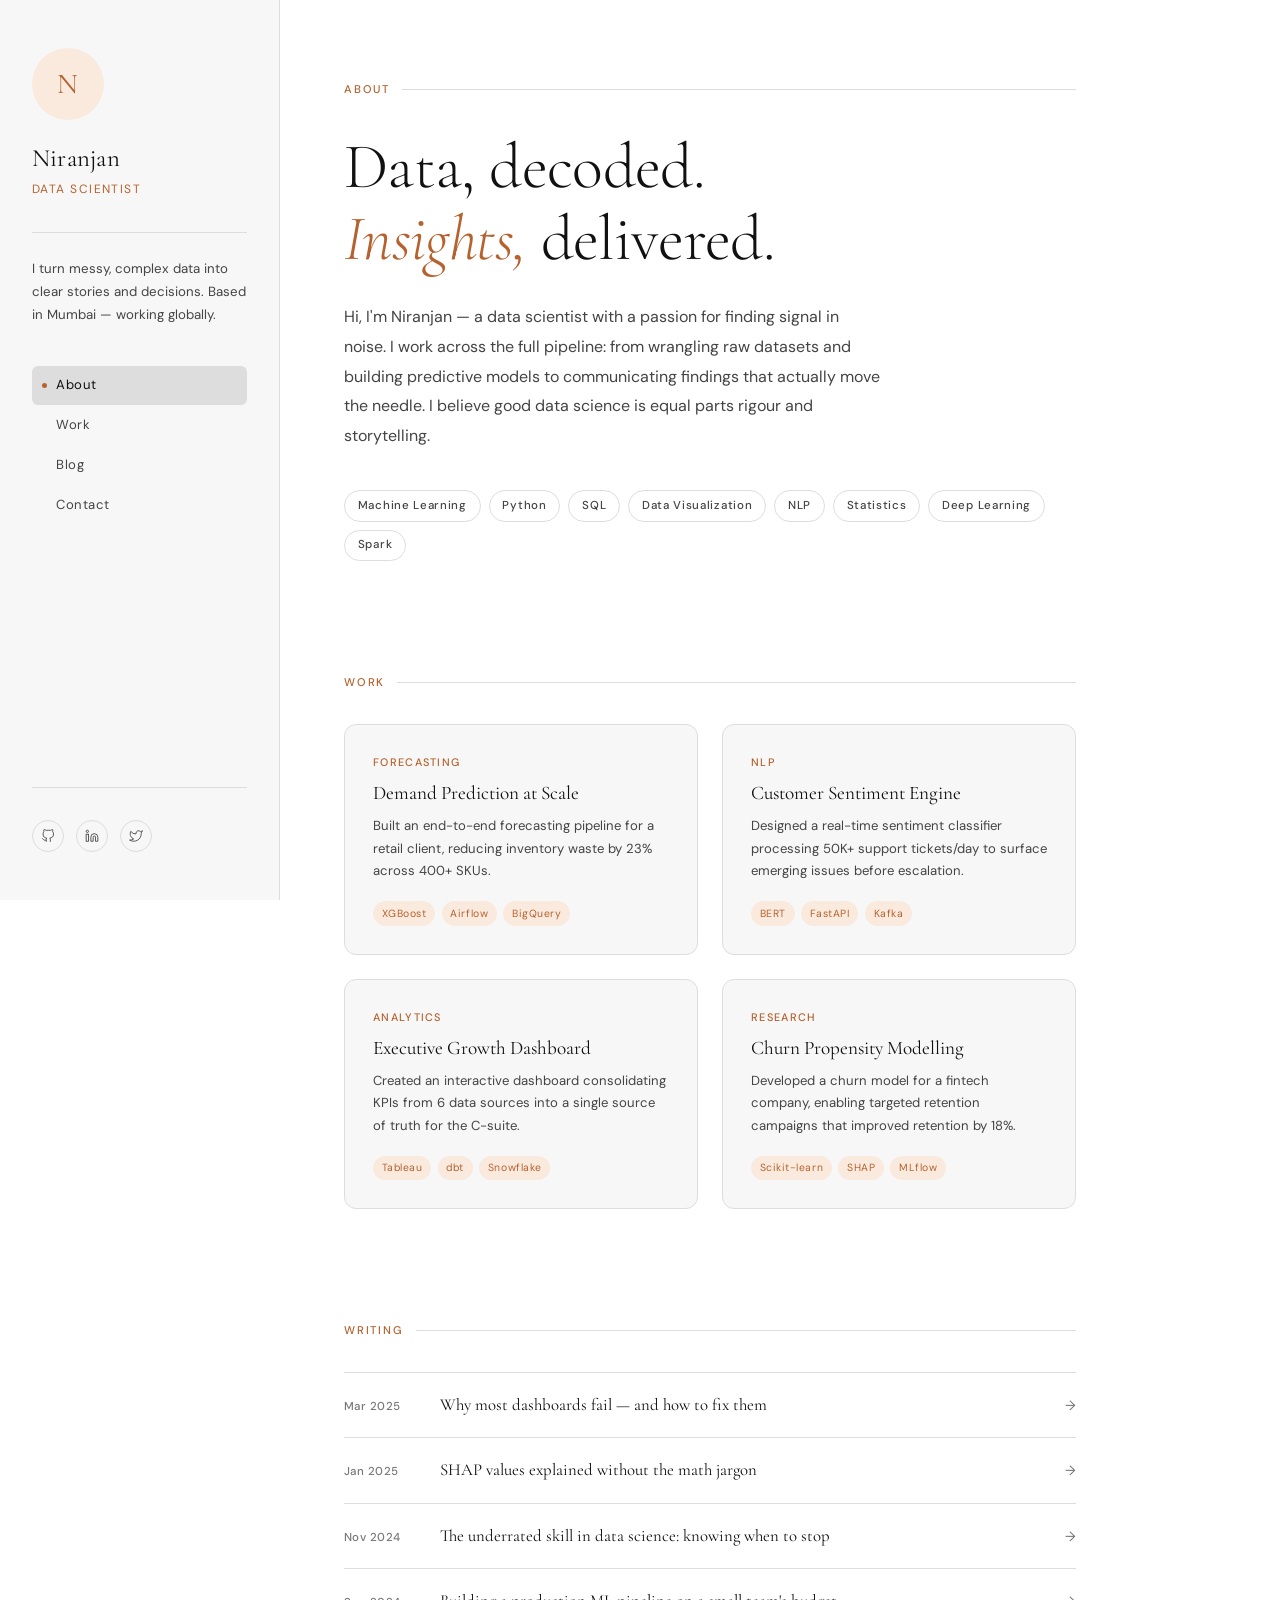
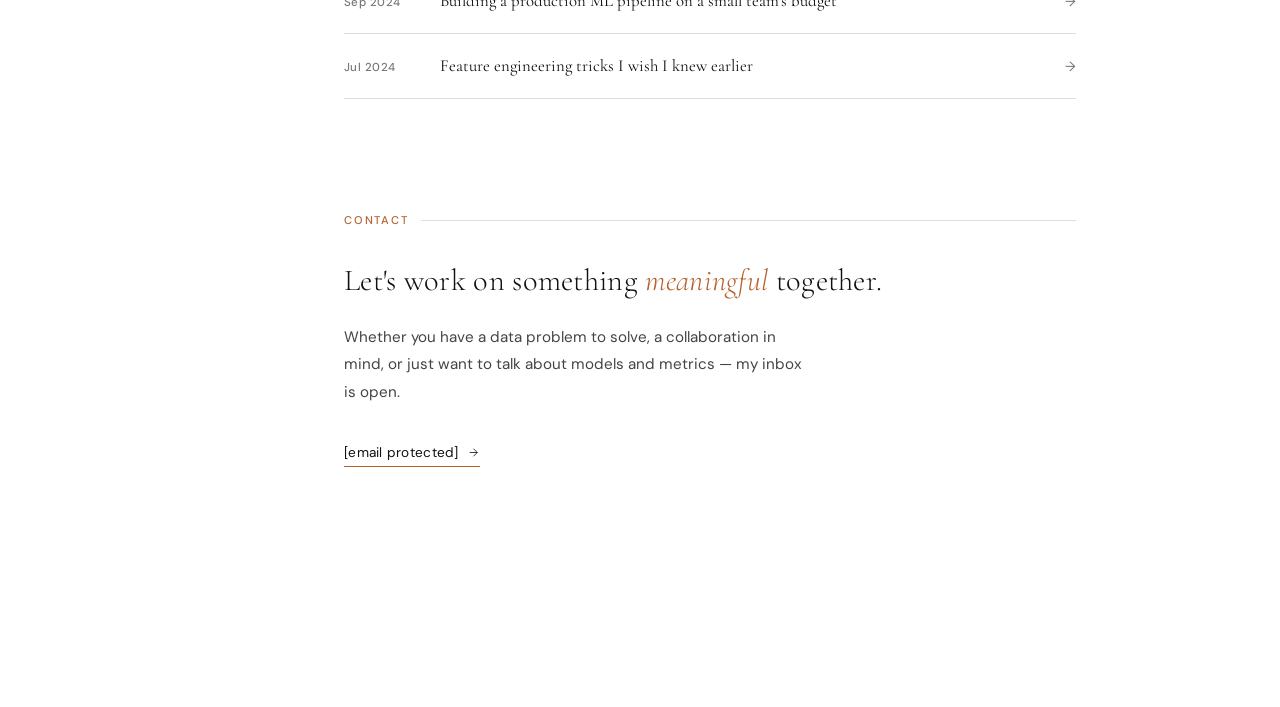
==== index.html @ c3812422 "Add files via upload" ====
<!DOCTYPE html>
<html lang="en">
<head>
<meta charset="UTF-8" />
<meta name="viewport" content="width=device-width, initial-scale=1.0" />
<title>Niranjan — Data Scientist</title>
<link rel="preconnect" href="https://fonts.googleapis.com" />
<link rel="preconnect" href="https://fonts.gstatic.com" crossorigin />
<link href="https://fonts.googleapis.com/css2?family=Cormorant+Garamond:ital,wght@0,300;0,400;0,500;1,300;1,400&family=DM+Sans:wght@300;400;500&display=swap" rel="stylesheet" />
<style>
  *, *::before, *::after { box-sizing: border-box; margin: 0; padding: 0; }

  :root {
    --cream: #ffffff;
    --warm-white: #f7f7f7;
    --ink: #111111;
    --ink-muted: #444444;
    --ink-faint: #777777;
    --accent: #b5622e;
    --accent-light: #faeade;
    --border: #dddddd;
    --serif: 'Cormorant Garamond', Georgia, serif;
    --sans: 'DM Sans', system-ui, sans-serif;
    --sidebar-w: 280px;
  }

  html { scroll-behavior: smooth; }

  body {
    background: var(--cream);
    color: var(--ink);
    font-family: var(--sans);
    font-weight: 400;
    line-height: 1.7;
    min-height: 100vh;
    display: flex;
  }

  /* ── Sidebar ── */
  .sidebar {
    position: fixed;
    top: 0; left: 0;
    width: var(--sidebar-w);
    height: 100vh;
    background: var(--warm-white);
    border-right: 1px solid var(--border);
    display: flex;
    flex-direction: column;
    padding: 3rem 2rem;
    z-index: 10;
    overflow-y: auto;
  }

  .sidebar-avatar {
    width: 72px; height: 72px;
    border-radius: 50%;
    background: var(--accent-light);
    display: flex; align-items: center; justify-content: center;
    font-family: var(--serif);
    font-size: 1.8rem;
    font-weight: 400;
    color: var(--accent);
    margin-bottom: 1.5rem;
    letter-spacing: 0.02em;
    flex-shrink: 0;
  }

  .sidebar-name {
    font-family: var(--serif);
    font-size: 1.55rem;
    font-weight: 400;
    line-height: 1.2;
    color: var(--ink);
    margin-bottom: 0.35rem;
    letter-spacing: 0.01em;
  }

  .sidebar-title {
    font-size: 0.75rem;
    font-weight: 400;
    color: var(--accent);
    text-transform: uppercase;
    letter-spacing: 0.12em;
    margin-bottom: 2rem;
  }

  .sidebar-bio {
    font-size: 0.83rem;
    color: var(--ink-muted);
    line-height: 1.75;
    margin-bottom: 2.5rem;
    border-top: 1px solid var(--border);
    padding-top: 1.5rem;
    font-weight: 400;
  }

  .sidebar-nav {
    list-style: none;
    display: flex;
    flex-direction: column;
    gap: 0.1rem;
    margin-bottom: auto;
  }

  .sidebar-nav a {
    display: flex;
    align-items: center;
    gap: 0.6rem;
    font-size: 0.82rem;
    font-weight: 400;
    color: var(--ink-muted);
    text-decoration: none;
    padding: 0.5rem 0.6rem;
    border-radius: 6px;
    transition: color 0.2s, background 0.2s;
    letter-spacing: 0.04em;
  }

  .sidebar-nav a:hover, .sidebar-nav a.active {
    color: var(--ink);
    background: var(--border);
  }

  .sidebar-nav a .nav-dot {
    width: 5px; height: 5px;
    border-radius: 50%;
    background: var(--accent);
    opacity: 0;
    transition: opacity 0.2s;
    flex-shrink: 0;
  }

  .sidebar-nav a:hover .nav-dot,
  .sidebar-nav a.active .nav-dot { opacity: 1; }

  .sidebar-social {
    display: flex;
    gap: 0.75rem;
    padding-top: 2rem;
    border-top: 1px solid var(--border);
    margin-top: 2rem;
  }

  .sidebar-social a {
    width: 32px; height: 32px;
    border-radius: 50%;
    border: 1px solid var(--border);
    display: flex; align-items: center; justify-content: center;
    color: var(--ink-muted);
    text-decoration: none;
    font-size: 0.75rem;
    transition: border-color 0.2s, color 0.2s;
  }

  .sidebar-social a:hover { border-color: var(--accent); color: var(--accent); }

  /* ── Main content ── */
  .main {
    margin-left: var(--sidebar-w);
    flex: 1;
    max-width: 860px;
    padding: 5rem 4rem 8rem;
  }

  /* ── Section ── */
  section {
    margin-bottom: 7rem;
    opacity: 0;
    transform: translateY(18px);
    animation: fadeUp 0.65s ease forwards;
  }

  section:nth-child(1) { animation-delay: 0.1s; }
  section:nth-child(2) { animation-delay: 0.22s; }
  section:nth-child(3) { animation-delay: 0.34s; }
  section:nth-child(4) { animation-delay: 0.46s; }

  @keyframes fadeUp {
    to { opacity: 1; transform: translateY(0); }
  }

  .section-label {
    font-size: 0.7rem;
    font-weight: 500;
    letter-spacing: 0.16em;
    text-transform: uppercase;
    color: var(--accent);
    margin-bottom: 2rem;
    display: flex;
    align-items: center;
    gap: 0.75rem;
  }

  .section-label::after {
    content: '';
    flex: 1;
    height: 1px;
    background: var(--border);
  }

  /* ── Hero / About ── */
  .hero-heading {
    font-family: var(--serif);
    font-size: clamp(2.8rem, 5vw, 4.2rem);
    font-weight: 300;
    line-height: 1.12;
    color: var(--ink);
    margin-bottom: 1.75rem;
    letter-spacing: -0.01em;
  }

  .hero-heading em {
    font-style: italic;
    color: var(--accent);
  }

  .hero-body {
    font-size: 1rem;
    color: var(--ink-muted);
    line-height: 1.85;
    max-width: 540px;
    margin-bottom: 2.5rem;
    font-weight: 400;
  }

  .hero-tags {
    display: flex;
    flex-wrap: wrap;
    gap: 0.5rem;
  }

  .tag {
    font-size: 0.72rem;
    font-weight: 500;
    letter-spacing: 0.06em;
    padding: 0.3rem 0.8rem;
    border: 1px solid var(--border);
    border-radius: 999px;
    color: var(--ink-muted);
    background: transparent;
    transition: border-color 0.2s, color 0.2s;
  }

  .tag:hover { border-color: var(--accent); color: var(--accent); }

  /* ── Work ── */
  .work-grid {
    display: grid;
    grid-template-columns: 1fr 1fr;
    gap: 1.5rem;
  }

  .work-card {
    background: var(--warm-white);
    border: 1px solid var(--border);
    border-radius: 12px;
    padding: 1.75rem;
    cursor: pointer;
    transition: border-color 0.25s, transform 0.25s;
    text-decoration: none;
    color: inherit;
    display: block;
    position: relative;
    overflow: hidden;
  }

  .work-card::before {
    content: '';
    position: absolute;
    top: 0; left: 0; right: 0;
    height: 2px;
    background: var(--accent);
    transform: scaleX(0);
    transform-origin: left;
    transition: transform 0.3s ease;
  }

  .work-card:hover { border-color: var(--accent-light); transform: translateY(-3px); }
  .work-card:hover::before { transform: scaleX(1); }

  .work-card-eyebrow {
    font-size: 0.68rem;
    font-weight: 500;
    letter-spacing: 0.12em;
    text-transform: uppercase;
    color: var(--accent);
    margin-bottom: 0.6rem;
  }

  .work-card-title {
    font-family: var(--serif);
    font-size: 1.2rem;
    font-weight: 400;
    line-height: 1.3;
    color: var(--ink);
    margin-bottom: 0.6rem;
  }

  .work-card-desc {
    font-size: 0.82rem;
    color: var(--ink-muted);
    line-height: 1.7;
    margin-bottom: 1.2rem;
    font-weight: 400;
  }

  .work-card-tags {
    display: flex;
    flex-wrap: wrap;
    gap: 0.4rem;
  }

  .work-card-tag {
    font-size: 0.65rem;
    letter-spacing: 0.05em;
    padding: 0.2rem 0.55rem;
    background: var(--accent-light);
    color: var(--accent);
    border-radius: 999px;
    font-weight: 400;
  }

  /* ── Blog ── */
  .blog-list {
    display: flex;
    flex-direction: column;
    gap: 0;
  }

  .blog-item {
    display: flex;
    align-items: baseline;
    gap: 1.5rem;
    padding: 1.25rem 0;
    border-bottom: 1px solid var(--border);
    text-decoration: none;
    color: inherit;
    transition: padding-left 0.2s;
    cursor: pointer;
  }

  .blog-item:first-child { border-top: 1px solid var(--border); }
  .blog-item:hover { padding-left: 0.5rem; }

  .blog-date {
    font-size: 0.72rem;
    color: var(--ink-faint);
    font-weight: 500;
    letter-spacing: 0.04em;
    white-space: nowrap;
    min-width: 72px;
  }

  .blog-title {
    font-family: var(--serif);
    font-size: 1.05rem;
    font-weight: 400;
    color: var(--ink);
    line-height: 1.4;
    flex: 1;
  }

  .blog-arrow {
    color: var(--ink-faint);
    font-size: 0.85rem;
    transition: color 0.2s, transform 0.2s;
  }

  .blog-item:hover .blog-arrow { color: var(--accent); transform: translateX(3px); }

  /* ── Contact ── */
  .contact-intro {
    font-family: var(--serif);
    font-size: 1.9rem;
    font-weight: 300;
    line-height: 1.25;
    color: var(--ink);
    margin-bottom: 1.5rem;
    letter-spacing: 0.01em;
  }

  .contact-intro em { font-style: italic; color: var(--accent); }

  .contact-body {
    font-size: 0.95rem;
    color: var(--ink-muted);
    line-height: 1.8;
    max-width: 460px;
    margin-bottom: 2rem;
    font-weight: 400;
  }

  .contact-link {
    display: inline-flex;
    align-items: center;
    gap: 0.5rem;
    font-size: 0.85rem;
    font-weight: 400;
    color: var(--ink);
    text-decoration: none;
    border-bottom: 1px solid var(--accent);
    padding-bottom: 0.1rem;
    transition: color 0.2s;
    letter-spacing: 0.02em;
  }

  .contact-link:hover { color: var(--accent); }

  /* ── Responsive ── */
  @media (max-width: 800px) {
    body { flex-direction: column; }
    .sidebar {
      position: relative;
      width: 100%;
      height: auto;
      border-right: none;
      border-bottom: 1px solid var(--border);
      flex-direction: row;
      flex-wrap: wrap;
      align-items: center;
      gap: 1rem;
      padding: 1.5rem;
    }
    .sidebar-avatar { width: 52px; height: 52px; font-size: 1.3rem; margin-bottom: 0; }
    .sidebar-bio { display: none; }
    .sidebar-nav { flex-direction: row; flex-wrap: wrap; margin-bottom: 0; }
    .sidebar-nav a { padding: 0.3rem 0.5rem; }
    .sidebar-social { padding-top: 0; border-top: none; margin-top: 0; }
    .main { margin-left: 0; padding: 3rem 1.5rem 5rem; }
    .work-grid { grid-template-columns: 1fr; }
  }
</style>
</head>
<body>

<!-- ── Sidebar ── -->
<aside class="sidebar">
  <div class="sidebar-avatar">N</div>
  <div>
    <div class="sidebar-name">Niranjan</div>
    <div class="sidebar-title">Data Scientist</div>
  </div>
  <p class="sidebar-bio">
    I turn messy, complex data into clear stories and decisions. Based in Mumbai — working globally.
  </p>
  <ul class="sidebar-nav">
    <li><a href="#about" class="active"><span class="nav-dot"></span>About</a></li>
    <li><a href="#work"><span class="nav-dot"></span>Work</a></li>
    <li><a href="#blog"><span class="nav-dot"></span>Blog</a></li>
    <li><a href="#contact"><span class="nav-dot"></span>Contact</a></li>
  </ul>
  <div class="sidebar-social">
    <a href="#" title="GitHub" aria-label="GitHub">
      <svg width="14" height="14" viewBox="0 0 24 24" fill="none" stroke="currentColor" stroke-width="1.5"><path d="M9 19c-5 1.5-5-2.5-7-3m14 6v-3.87a3.37 3.37 0 0 0-.94-2.61c3.14-.35 6.44-1.54 6.44-7A5.44 5.44 0 0 0 20 4.77 5.07 5.07 0 0 0 19.91 1S18.73.65 16 2.48a13.38 13.38 0 0 0-7 0C6.27.65 5.09 1 5.09 1A5.07 5.07 0 0 0 5 4.77a5.44 5.44 0 0 0-1.5 3.78c0 5.42 3.3 6.61 6.44 7A3.37 3.37 0 0 0 9 18.13V22"/></svg>
    </a>
    <a href="#" title="LinkedIn" aria-label="LinkedIn">
      <svg width="14" height="14" viewBox="0 0 24 24" fill="none" stroke="currentColor" stroke-width="1.5"><path d="M16 8a6 6 0 0 1 6 6v7h-4v-7a2 2 0 0 0-2-2 2 2 0 0 0-2 2v7h-4v-7a6 6 0 0 1 6-6z"/><rect x="2" y="9" width="4" height="12"/><circle cx="4" cy="4" r="2"/></svg>
    </a>
    <a href="#" title="Twitter / X" aria-label="Twitter">
      <svg width="14" height="14" viewBox="0 0 24 24" fill="none" stroke="currentColor" stroke-width="1.5"><path d="M23 3a10.9 10.9 0 0 1-3.14 1.53 4.48 4.48 0 0 0-7.86 3v1A10.66 10.66 0 0 1 3 4s-4 9 5 13a11.64 11.64 0 0 1-7 2c9 5 20 0 20-11.5a4.5 4.5 0 0 0-.08-.83A7.72 7.72 0 0 0 23 3z"/></svg>
    </a>
  </div>
</aside>

<!-- ── Main ── -->
<main class="main">

  <!-- About -->
  <section id="about">
    <div class="section-label">About</div>
    <h1 class="hero-heading">Data, decoded.<br><em>Insights,</em> delivered.</h1>
    <p class="hero-body">
      Hi, I'm Niranjan — a data scientist with a passion for finding signal in noise. I work across the full pipeline: from wrangling raw datasets and building predictive models to communicating findings that actually move the needle. I believe good data science is equal parts rigour and storytelling.
    </p>
    <div class="hero-tags">
      <span class="tag">Machine Learning</span>
      <span class="tag">Python</span>
      <span class="tag">SQL</span>
      <span class="tag">Data Visualization</span>
      <span class="tag">NLP</span>
      <span class="tag">Statistics</span>
      <span class="tag">Deep Learning</span>
      <span class="tag">Spark</span>
    </div>
  </section>

  <!-- Work -->
  <section id="work">
    <div class="section-label">Work</div>
    <div class="work-grid">
      <a class="work-card" href="#">
        <div class="work-card-eyebrow">Forecasting</div>
        <div class="work-card-title">Demand Prediction at Scale</div>
        <div class="work-card-desc">Built an end-to-end forecasting pipeline for a retail client, reducing inventory waste by 23% across 400+ SKUs.</div>
        <div class="work-card-tags">
          <span class="work-card-tag">XGBoost</span>
          <span class="work-card-tag">Airflow</span>
          <span class="work-card-tag">BigQuery</span>
        </div>
      </a>
      <a class="work-card" href="#">
        <div class="work-card-eyebrow">NLP</div>
        <div class="work-card-title">Customer Sentiment Engine</div>
        <div class="work-card-desc">Designed a real-time sentiment classifier processing 50K+ support tickets/day to surface emerging issues before escalation.</div>
        <div class="work-card-tags">
          <span class="work-card-tag">BERT</span>
          <span class="work-card-tag">FastAPI</span>
          <span class="work-card-tag">Kafka</span>
        </div>
      </a>
      <a class="work-card" href="#">
        <div class="work-card-eyebrow">Analytics</div>
        <div class="work-card-title">Executive Growth Dashboard</div>
        <div class="work-card-desc">Created an interactive dashboard consolidating KPIs from 6 data sources into a single source of truth for the C-suite.</div>
        <div class="work-card-tags">
          <span class="work-card-tag">Tableau</span>
          <span class="work-card-tag">dbt</span>
          <span class="work-card-tag">Snowflake</span>
        </div>
      </a>
      <a class="work-card" href="#">
        <div class="work-card-eyebrow">Research</div>
        <div class="work-card-title">Churn Propensity Modelling</div>
        <div class="work-card-desc">Developed a churn model for a fintech company, enabling targeted retention campaigns that improved retention by 18%.</div>
        <div class="work-card-tags">
          <span class="work-card-tag">Scikit-learn</span>
          <span class="work-card-tag">SHAP</span>
          <span class="work-card-tag">MLflow</span>
        </div>
      </a>
    </div>
  </section>

  <!-- Blog -->
  <section id="blog">
    <div class="section-label">Writing</div>
    <div class="blog-list">
      <a class="blog-item" href="#">
        <span class="blog-date">Mar 2025</span>
        <span class="blog-title">Why most dashboards fail — and how to fix them</span>
        <span class="blog-arrow">→</span>
      </a>
      <a class="blog-item" href="#">
        <span class="blog-date">Jan 2025</span>
        <span class="blog-title">SHAP values explained without the math jargon</span>
        <span class="blog-arrow">→</span>
      </a>
      <a class="blog-item" href="#">
        <span class="blog-date">Nov 2024</span>
        <span class="blog-title">The underrated skill in data science: knowing when to stop</span>
        <span class="blog-arrow">→</span>
      </a>
      <a class="blog-item" href="#">
        <span class="blog-date">Sep 2024</span>
        <span class="blog-title">Building a production ML pipeline on a small team's budget</span>
        <span class="blog-arrow">→</span>
      </a>
      <a class="blog-item" href="#">
        <span class="blog-date">Jul 2024</span>
        <span class="blog-title">Feature engineering tricks I wish I knew earlier</span>
        <span class="blog-arrow">→</span>
      </a>
    </div>
  </section>

  <!-- Contact -->
  <section id="contact">
    <div class="section-label">Contact</div>
    <p class="contact-intro">Let's work on something <em>meaningful</em> together.</p>
    <p class="contact-body">
      Whether you have a data problem to solve, a collaboration in mind, or just want to talk about models and metrics — my inbox is open.
    </p>
    <a class="contact-link" href="/cdn-cgi/l/email-protection#5a3433283b34303b341a3f223b372a363f74393537">
      <span class="__cf_email__" data-cfemail="5937302b3837333837193c21383429353c773a3634">[email&#160;protected]</span>
      <svg width="13" height="13" viewBox="0 0 24 24" fill="none" stroke="currentColor" stroke-width="1.5"><line x1="5" y1="12" x2="19" y2="12"/><polyline points="12 5 19 12 12 19"/></svg>
    </a>
  </section>

</main>

<script data-cfasync="false" src="/cdn-cgi/scripts/5c5dd728/cloudflare-static/email-decode.min.js"></script><script>
  // Active nav on scroll
  const sections = document.querySelectorAll('section[id]');
  const navLinks = document.querySelectorAll('.sidebar-nav a');

  const observer = new IntersectionObserver((entries) => {
    entries.forEach(entry => {
      if (entry.isIntersecting) {
        navLinks.forEach(a => a.classList.remove('active'));
        const a
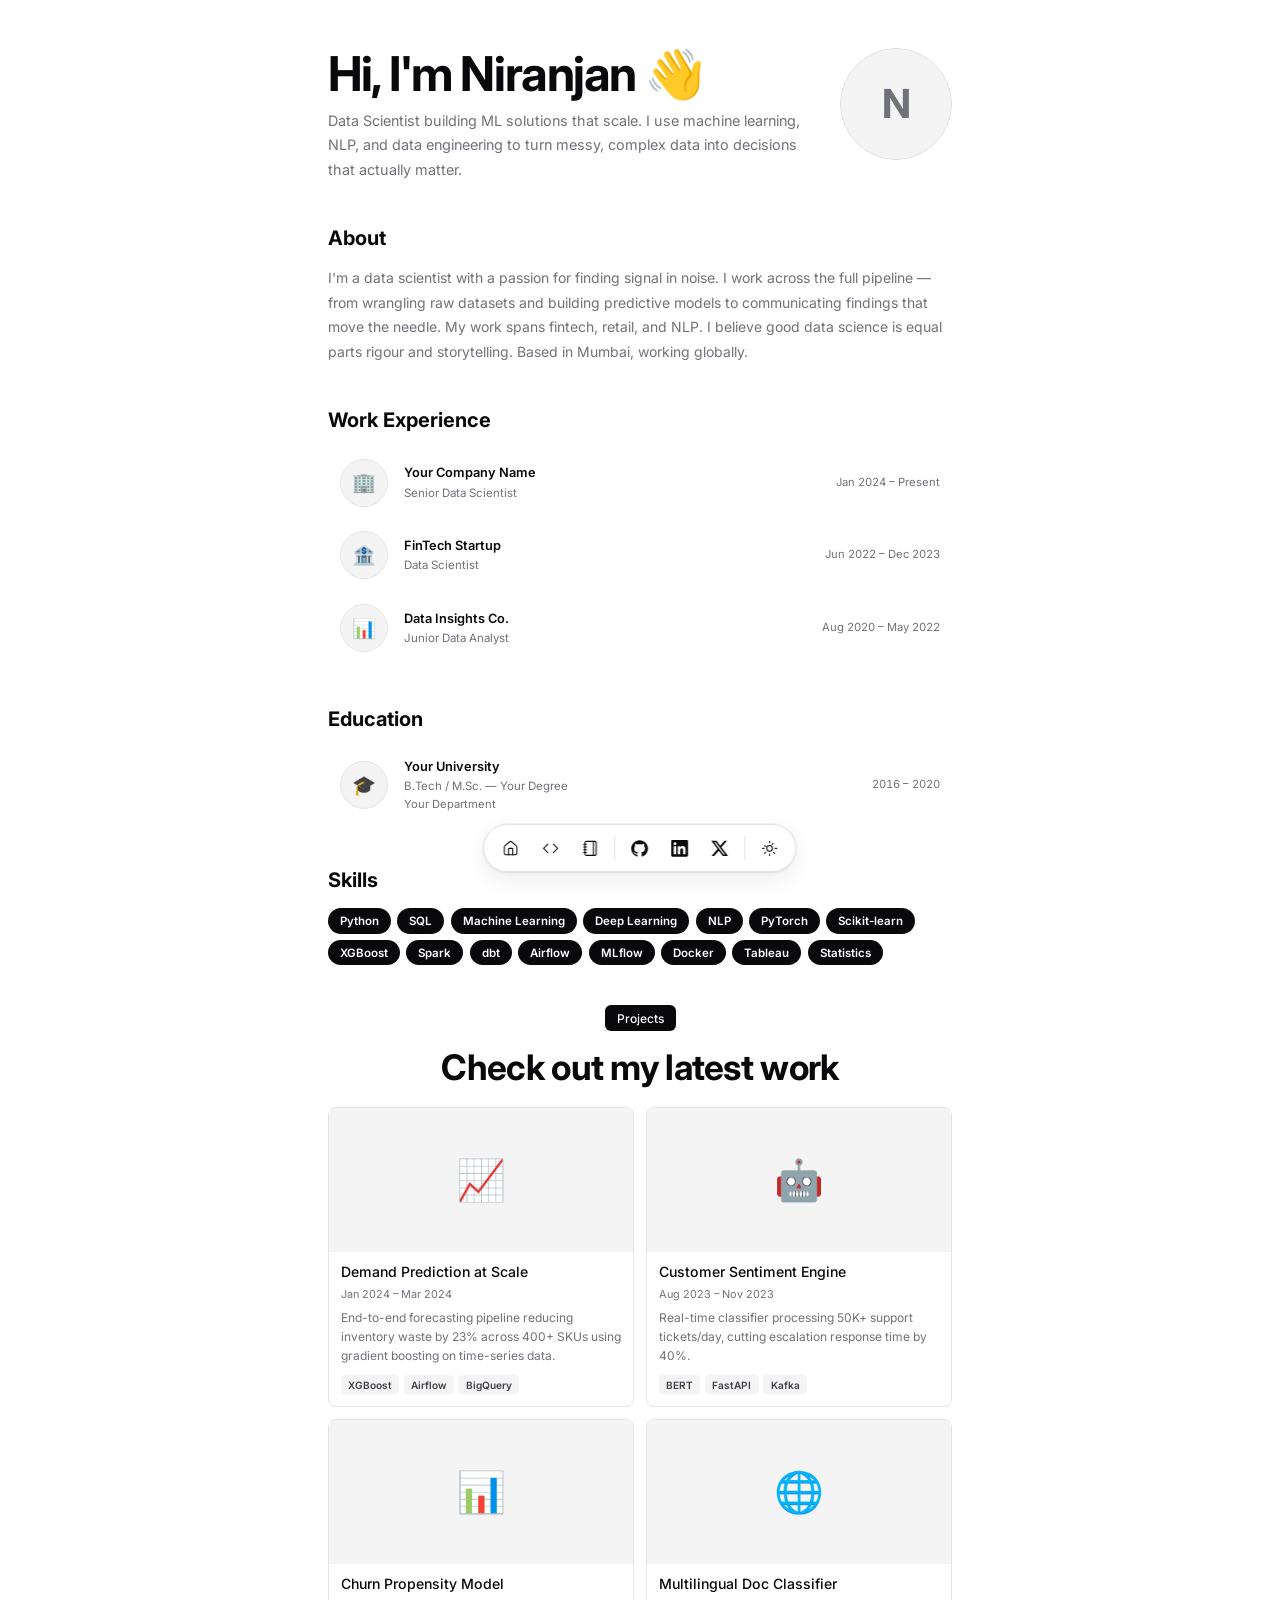
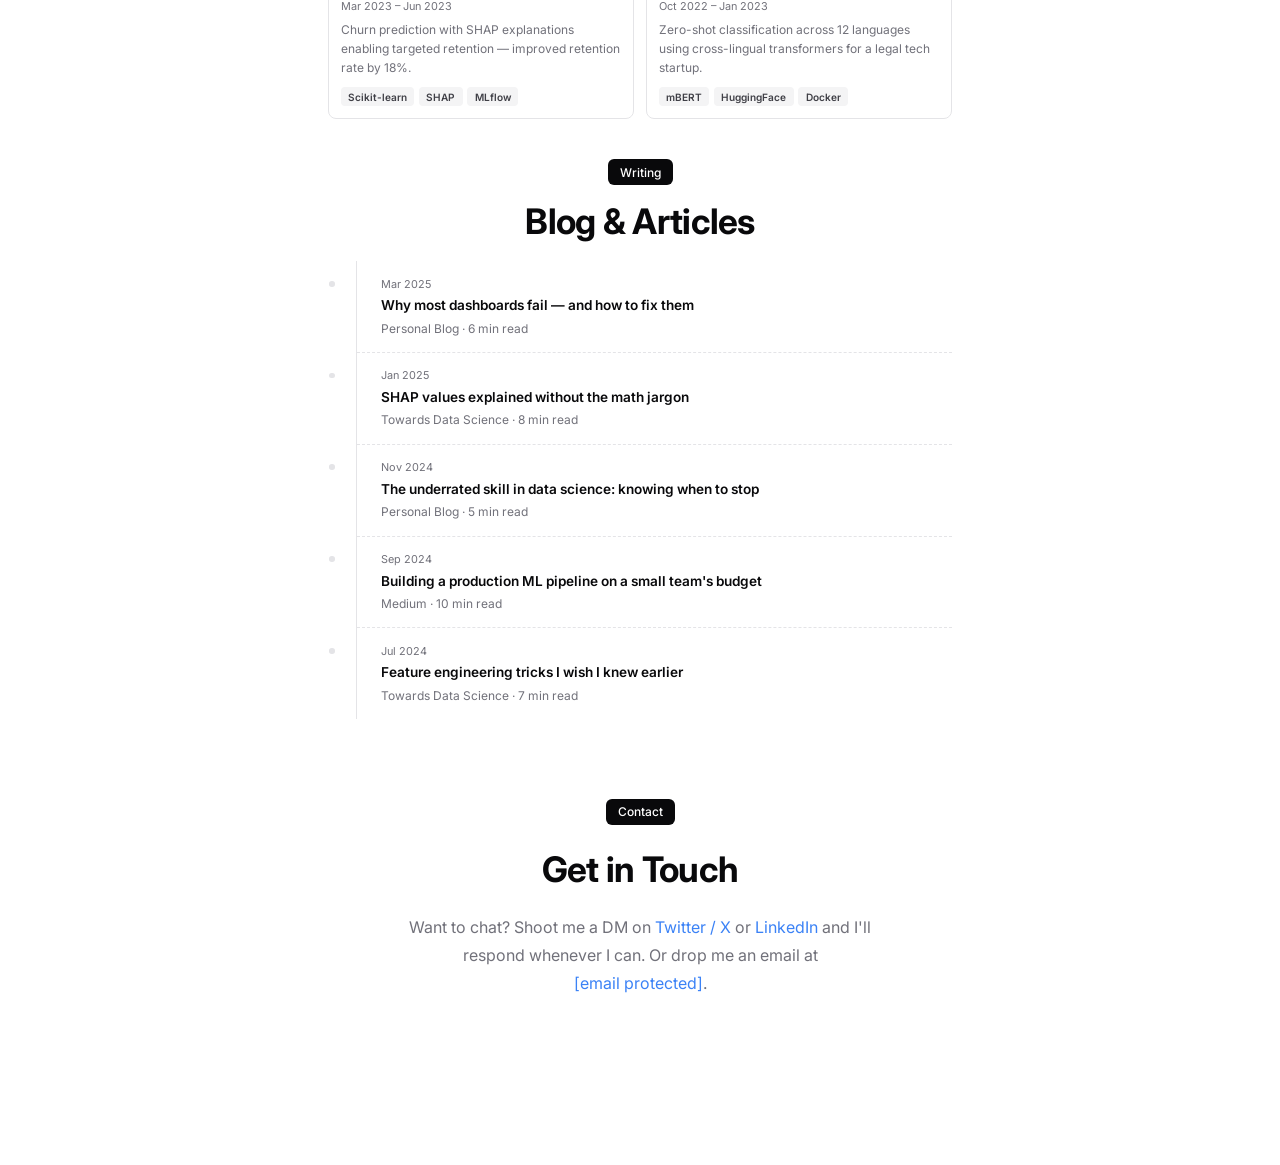
==== commit ef9ed9a3: "Add files via upload" ====
--- a/index.html
+++ b/index.html
@@ -4,528 +4,350 @@
 <meta charset="UTF-8" />
 <meta name="viewport" content="width=device-width, initial-scale=1.0" />
 <title>Niranjan — Data Scientist</title>
+<meta name="description" content="Data Scientist passionate about ML, NLP, and turning complex data into clear decisions." />
 <link rel="preconnect" href="https://fonts.googleapis.com" />
 <link rel="preconnect" href="https://fonts.gstatic.com" crossorigin />
-<link href="https://fonts.googleapis.com/css2?family=Cormorant+Garamond:ital,wght@0,300;0,400;0,500;1,300;1,400&family=DM+Sans:wght@300;400;500&display=swap" rel="stylesheet" />
+<link href="https://fonts.googleapis.com/css2?family=Inter:wght@300;400;500;600;700&display=swap" rel="stylesheet" />
 <style>
-  *, *::before, *::after { box-sizing: border-box; margin: 0; padding: 0; }
-
-  :root {
-    --cream: #ffffff;
-    --warm-white: #f7f7f7;
-    --ink: #111111;
-    --ink-muted: #444444;
-    --ink-faint: #777777;
-    --accent: #b5622e;
-    --accent-light: #faeade;
-    --border: #dddddd;
-    --serif: 'Cormorant Garamond', Georgia, serif;
-    --sans: 'DM Sans', system-ui, sans-serif;
-    --sidebar-w: 280px;
-  }
-
-  html { scroll-behavior: smooth; }
-
-  body {
-    background: var(--cream);
-    color: var(--ink);
-    font-family: var(--sans);
-    font-weight: 400;
-    line-height: 1.7;
-    min-height: 100vh;
-    display: flex;
-  }
-
-  /* ── Sidebar ── */
-  .sidebar {
-    position: fixed;
-    top: 0; left: 0;
-    width: var(--sidebar-w);
-    height: 100vh;
-    background: var(--warm-white);
-    border-right: 1px solid var(--border);
-    display: flex;
-    flex-direction: column;
-    padding: 3rem 2rem;
-    z-index: 10;
-    overflow-y: auto;
-  }
-
-  .sidebar-avatar {
-    width: 72px; height: 72px;
-    border-radius: 50%;
-    background: var(--accent-light);
-    display: flex; align-items: center; justify-content: center;
-    font-family: var(--serif);
-    font-size: 1.8rem;
-    font-weight: 400;
-    color: var(--accent);
-    margin-bottom: 1.5rem;
-    letter-spacing: 0.02em;
-    flex-shrink: 0;
-  }
-
-  .sidebar-name {
-    font-family: var(--serif);
-    font-size: 1.55rem;
-    font-weight: 400;
-    line-height: 1.2;
-    color: var(--ink);
-    margin-bottom: 0.35rem;
-    letter-spacing: 0.01em;
-  }
-
-  .sidebar-title {
-    font-size: 0.75rem;
-    font-weight: 400;
-    color: var(--accent);
-    text-transform: uppercase;
-    letter-spacing: 0.12em;
-    margin-bottom: 2rem;
-  }
-
-  .sidebar-bio {
-    font-size: 0.83rem;
-    color: var(--ink-muted);
-    line-height: 1.75;
-    margin-bottom: 2.5rem;
-    border-top: 1px solid var(--border);
-    padding-top: 1.5rem;
-    font-weight: 400;
-  }
-
-  .sidebar-nav {
-    list-style: none;
-    display: flex;
-    flex-direction: column;
-    gap: 0.1rem;
-    margin-bottom: auto;
-  }
-
-  .sidebar-nav a {
-    display: flex;
-    align-items: center;
-    gap: 0.6rem;
-    font-size: 0.82rem;
-    font-weight: 400;
-    color: var(--ink-muted);
-    text-decoration: none;
-    padding: 0.5rem 0.6rem;
-    border-radius: 6px;
-    transition: color 0.2s, background 0.2s;
-    letter-spacing: 0.04em;
-  }
-
-  .sidebar-nav a:hover, .sidebar-nav a.active {
-    color: var(--ink);
-    background: var(--border);
-  }
-
-  .sidebar-nav a .nav-dot {
-    width: 5px; height: 5px;
-    border-radius: 50%;
-    background: var(--accent);
-    opacity: 0;
-    transition: opacity 0.2s;
-    flex-shrink: 0;
-  }
-
-  .sidebar-nav a:hover .nav-dot,
-  .sidebar-nav a.active .nav-dot { opacity: 1; }
-
-  .sidebar-social {
-    display: flex;
-    gap: 0.75rem;
-    padding-top: 2rem;
-    border-top: 1px solid var(--border);
-    margin-top: 2rem;
-  }
-
-  .sidebar-social a {
-    width: 32px; height: 32px;
-    border-radius: 50%;
-    border: 1px solid var(--border);
-    display: flex; align-items: center; justify-content: center;
-    color: var(--ink-muted);
-    text-decoration: none;
-    font-size: 0.75rem;
-    transition: border-color 0.2s, color 0.2s;
-  }
-
-  .sidebar-social a:hover { border-color: var(--accent); color: var(--accent); }
-
-  /* ── Main content ── */
-  .main {
-    margin-left: var(--sidebar-w);
-    flex: 1;
-    max-width: 860px;
-    padding: 5rem 4rem 8rem;
-  }
-
-  /* ── Section ── */
-  section {
-    margin-bottom: 7rem;
-    opacity: 0;
-    transform: translateY(18px);
-    animation: fadeUp 0.65s ease forwards;
-  }
-
-  section:nth-child(1) { animation-delay: 0.1s; }
-  section:nth-child(2) { animation-delay: 0.22s; }
-  section:nth-child(3) { animation-delay: 0.34s; }
-  section:nth-child(4) { animation-delay: 0.46s; }
-
-  @keyframes fadeUp {
-    to { opacity: 1; transform: translateY(0); }
-  }
-
-  .section-label {
-    font-size: 0.7rem;
-    font-weight: 500;
-    letter-spacing: 0.16em;
-    text-transform: uppercase;
-    color: var(--accent);
-    margin-bottom: 2rem;
-    display: flex;
-    align-items: center;
-    gap: 0.75rem;
-  }
-
-  .section-label::after {
-    content: '';
-    flex: 1;
-    height: 1px;
-    background: var(--border);
-  }
-
-  /* ── Hero / About ── */
-  .hero-heading {
-    font-family: var(--serif);
-    font-size: clamp(2.8rem, 5vw, 4.2rem);
-    font-weight: 300;
-    line-height: 1.12;
-    color: var(--ink);
-    margin-bottom: 1.75rem;
-    letter-spacing: -0.01em;
-  }
-
-  .hero-heading em {
-    font-style: italic;
-    color: var(--accent);
-  }
-
-  .hero-body {
-    font-size: 1rem;
-    color: var(--ink-muted);
-    line-height: 1.85;
-    max-width: 540px;
-    margin-bottom: 2.5rem;
-    font-weight: 400;
-  }
-
-  .hero-tags {
-    display: flex;
-    flex-wrap: wrap;
-    gap: 0.5rem;
-  }
-
-  .tag {
-    font-size: 0.72rem;
-    font-weight: 500;
-    letter-spacing: 0.06em;
-    padding: 0.3rem 0.8rem;
-    border: 1px solid var(--border);
-    border-radius: 999px;
-    color: var(--ink-muted);
-    background: transparent;
-    transition: border-color 0.2s, color 0.2s;
-  }
-
-  .tag:hover { border-color: var(--accent); color: var(--accent); }
-
-  /* ── Work ── */
-  .work-grid {
-    display: grid;
-    grid-template-columns: 1fr 1fr;
-    gap: 1.5rem;
-  }
-
-  .work-card {
-    background: var(--warm-white);
-    border: 1px solid var(--border);
-    border-radius: 12px;
-    padding: 1.75rem;
-    cursor: pointer;
-    transition: border-color 0.25s, transform 0.25s;
-    text-decoration: none;
-    color: inherit;
-    display: block;
-    position: relative;
-    overflow: hidden;
-  }
-
-  .work-card::before {
-    content: '';
-    position: absolute;
-    top: 0; left: 0; right: 0;
-    height: 2px;
-    background: var(--accent);
-    transform: scaleX(0);
-    transform-origin: left;
-    transition: transform 0.3s ease;
-  }
-
-  .work-card:hover { border-color: var(--accent-light); transform: translateY(-3px); }
-  .work-card:hover::before { transform: scaleX(1); }
-
-  .work-card-eyebrow {
-    font-size: 0.68rem;
-    font-weight: 500;
-    letter-spacing: 0.12em;
-    text-transform: uppercase;
-    color: var(--accent);
-    margin-bottom: 0.6rem;
-  }
-
-  .work-card-title {
-    font-family: var(--serif);
-    font-size: 1.2rem;
-    font-weight: 400;
-    line-height: 1.3;
-    color: var(--ink);
-    margin-bottom: 0.6rem;
-  }
-
-  .work-card-desc {
-    font-size: 0.82rem;
-    color: var(--ink-muted);
-    line-height: 1.7;
-    margin-bottom: 1.2rem;
-    font-weight: 400;
-  }
-
-  .work-card-tags {
-    display: flex;
-    flex-wrap: wrap;
-    gap: 0.4rem;
-  }
-
-  .work-card-tag {
-    font-size: 0.65rem;
-    letter-spacing: 0.05em;
-    padding: 0.2rem 0.55rem;
-    background: var(--accent-light);
-    color: var(--accent);
-    border-radius: 999px;
-    font-weight: 400;
-  }
-
-  /* ── Blog ── */
-  .blog-list {
-    display: flex;
-    flex-direction: column;
-    gap: 0;
-  }
-
-  .blog-item {
-    display: flex;
-    align-items: baseline;
-    gap: 1.5rem;
-    padding: 1.25rem 0;
-    border-bottom: 1px solid var(--border);
-    text-decoration: none;
-    color: inherit;
-    transition: padding-left 0.2s;
-    cursor: pointer;
-  }
-
-  .blog-item:first-child { border-top: 1px solid var(--border); }
-  .blog-item:hover { padding-left: 0.5rem; }
-
-  .blog-date {
-    font-size: 0.72rem;
-    color: var(--ink-faint);
-    font-weight: 500;
-    letter-spacing: 0.04em;
-    white-space: nowrap;
-    min-width: 72px;
-  }
-
-  .blog-title {
-    font-family: var(--serif);
-    font-size: 1.05rem;
-    font-weight: 400;
-    color: var(--ink);
-    line-height: 1.4;
-    flex: 1;
-  }
-
-  .blog-arrow {
-    color: var(--ink-faint);
-    font-size: 0.85rem;
-    transition: color 0.2s, transform 0.2s;
-  }
-
-  .blog-item:hover .blog-arrow { color: var(--accent); transform: translateX(3px); }
-
-  /* ── Contact ── */
-  .contact-intro {
-    font-family: var(--serif);
-    font-size: 1.9rem;
-    font-weight: 300;
-    line-height: 1.25;
-    color: var(--ink);
-    margin-bottom: 1.5rem;
-    letter-spacing: 0.01em;
-  }
-
-  .contact-intro em { font-style: italic; color: var(--accent); }
-
-  .contact-body {
-    font-size: 0.95rem;
-    color: var(--ink-muted);
-    line-height: 1.8;
-    max-width: 460px;
-    margin-bottom: 2rem;
-    font-weight: 400;
-  }
-
-  .contact-link {
-    display: inline-flex;
-    align-items: center;
-    gap: 0.5rem;
-    font-size: 0.85rem;
-    font-weight: 400;
-    color: var(--ink);
-    text-decoration: none;
-    border-bottom: 1px solid var(--accent);
-    padding-bottom: 0.1rem;
-    transition: color 0.2s;
-    letter-spacing: 0.02em;
-  }
-
-  .contact-link:hover { color: var(--accent); }
-
-  /* ── Responsive ── */
-  @media (max-width: 800px) {
-    body { flex-direction: column; }
-    .sidebar {
-      position: relative;
-      width: 100%;
-      height: auto;
-      border-right: none;
-      border-bottom: 1px solid var(--border);
-      flex-direction: row;
-      flex-wrap: wrap;
-      align-items: center;
-      gap: 1rem;
-      padding: 1.5rem;
-    }
-    .sidebar-avatar { width: 52px; height: 52px; font-size: 1.3rem; margin-bottom: 0; }
-    .sidebar-bio { display: none; }
-    .sidebar-nav { flex-direction: row; flex-wrap: wrap; margin-bottom: 0; }
-    .sidebar-nav a { padding: 0.3rem 0.5rem; }
-    .sidebar-social { padding-top: 0; border-top: none; margin-top: 0; }
-    .main { margin-left: 0; padding: 3rem 1.5rem 5rem; }
-    .work-grid { grid-template-columns: 1fr; }
-  }
+*, *::before, *::after { box-sizing: border-box; margin: 0; padding: 0; }
+
+:root {
+  --bg: #ffffff;
+  --fg: #09090b;
+  --muted: #71717a;
+  --muted-bg: #f4f4f5;
+  --border: #e4e4e7;
+  --card: #ffffff;
+  --badge-bg: #f4f4f5;
+  --badge-fg: #3f3f46;
+  --blue: #3b82f6;
+  --sans: 'Inter', system-ui, sans-serif;
+}
+
+.dark {
+  --bg: #09090b;
+  --fg: #fafafa;
+  --muted: #a1a1aa;
+  --muted-bg: #27272a;
+  --border: #27272a;
+  --card: #09090b;
+  --badge-bg: #27272a;
+  --badge-fg: #d4d4d8;
+  --blue: #60a5fa;
+}
+
+html { scroll-behavior: smooth; }
+
+body {
+  background: var(--bg);
+  color: var(--fg);
+  font-family: var(--sans);
+  font-size: 14px;
+  line-height: 1.6;
+  min-height: 100vh;
+  transition: background 0.2s, color 0.2s;
+  -webkit-font-smoothing: antialiased;
+}
+
+.container {
+  max-width: 672px;
+  margin: 0 auto;
+  padding: 3rem 1.5rem 8rem;
+}
+
+main { display: flex; flex-direction: column; gap: 2.5rem; }
+
+section { display: flex; flex-direction: column; gap: 0.75rem; }
+
+h2 { font-size: 1.25rem; font-weight: 700; color: var(--fg); }
+
+/* Hero */
+.hero-row { display: flex; justify-content: space-between; align-items: flex-start; gap: 1rem; }
+.hero-text { flex: 1; }
+.hero-name { font-size: 2rem; font-weight: 700; letter-spacing: -0.03em; color: var(--fg); margin-bottom: 0.5rem; line-height: 1.1; }
+@media (min-width: 640px) { .hero-name { font-size: 3rem; } }
+.hero-desc { font-size: 0.9rem; color: var(--muted); line-height: 1.7; max-width: 480px; }
+.hero-desc a { color: var(--blue); text-decoration: none; }
+.hero-desc a:hover { text-decoration: underline; }
+
+.avatar {
+  width: 7rem; height: 7rem; border-radius: 50%;
+  border: 1px solid var(--border); background: var(--muted-bg);
+  display: flex; align-items: center; justify-content: center;
+  font-size: 2.5rem; font-weight: 700; color: var(--muted); flex-shrink: 0;
+}
+
+/* About */
+.prose { font-size: 0.875rem; color: var(--muted); line-height: 1.75; }
+.prose a { color: var(--blue); text-decoration: none; }
+
+/* Timeline */
+.timeline { display: flex; flex-direction: column; gap: 0.25rem; }
+.timeline-item {
+  display: flex; align-items: center; gap: 1rem; padding: 0.65rem 0.75rem;
+  border-radius: 8px; text-decoration: none; color: inherit; transition: background 0.15s;
+}
+.timeline-item:hover { background: var(--muted-bg); }
+.timeline-logo {
+  width: 3rem; height: 3rem; border-radius: 50%; border: 1px solid var(--border);
+  background: var(--muted-bg); display: flex; align-items: center; justify-content: center;
+  font-size: 1.2rem; flex-shrink: 0; overflow: hidden;
+}
+.timeline-body { flex: 1; min-width: 0; }
+.timeline-org { font-size: 0.8rem; font-weight: 600; color: var(--fg); }
+.timeline-role { font-size: 0.72rem; color: var(--muted); }
+.timeline-sub { font-size: 0.7rem; color: var(--muted); }
+.timeline-date { font-size: 0.7rem; color: var(--muted); white-space: nowrap; flex-shrink: 0; font-variant-numeric: tabular-nums; }
+
+/* Skills */
+.skills-wrap { display: flex; flex-wrap: wrap; gap: 0.4rem; }
+.skill-badge {
+  display: inline-flex; align-items: center; border-radius: 999px;
+  background: var(--fg); color: var(--bg); font-size: 0.72rem; font-weight: 600;
+  padding: 0.22rem 0.75rem; transition: opacity 0.15s; cursor: default;
+}
+.skill-badge:hover { opacity: 0.75; }
+
+/* Projects */
+.section-intro { text-align: center; display: flex; flex-direction: column; align-items: center; gap: 0.5rem; }
+.section-pill { display: inline-block; background: var(--fg); color: var(--bg); font-size: 0.75rem; font-weight: 500; padding: 0.2rem 0.75rem; border-radius: 6px; }
+.section-title-lg { font-size: 1.75rem; font-weight: 700; letter-spacing: -0.02em; color: var(--fg); }
+@media (min-width: 640px) { .section-title-lg { font-size: 2.2rem; } }
+
+.projects-grid { display: grid; grid-template-columns: 1fr 1fr; gap: 0.75rem; }
+@media (max-width: 520px) { .projects-grid { grid-template-columns: 1fr; } }
+
+.project-card {
+  border: 1px solid var(--border); border-radius: 8px; overflow: hidden;
+  text-decoration: none; color: inherit; display: flex; flex-direction: column;
+  transition: box-shadow 0.2s; background: var(--card);
+}
+.project-card:hover { box-shadow: 0 4px 20px rgba(0,0,0,0.08); }
+.dark .project-card:hover { box-shadow: 0 4px 20px rgba(0,0,0,0.5); }
+
+.project-thumb {
+  height: 9rem; width: 100%; background: var(--muted-bg);
+  display: flex; align-items: center; justify-content: center; font-size: 2.5rem; flex-shrink: 0;
+}
+.project-body { padding: 0.6rem 0.75rem 0.75rem; flex: 1; display: flex; flex-direction: column; gap: 0.3rem; }
+.project-title { font-size: 0.88rem; font-weight: 500; color: var(--fg); line-height: 1.35; }
+.project-date { font-size: 0.68rem; color: var(--muted); }
+.project-desc { font-size: 0.75rem; color: var(--muted); line-height: 1.6; flex: 1; }
+.project-tags { display: flex; flex-wrap: wrap; gap: 0.3rem; margin-top: 0.3rem; }
+.tag-sm { font-size: 0.63rem; font-weight: 600; background: var(--badge-bg); color: var(--badge-fg); padding: 0.1rem 0.45rem; border-radius: 4px; }
+
+/* Blog / Publications */
+.pub-wrap { position: relative; }
+.pub-list { border-left: 1px solid var(--border); margin-left: 1.75rem; display: flex; flex-direction: column; }
+.pub-item { position: relative; padding: 0.9rem 0 0.9rem 1.5rem; border-bottom: 1px dashed var(--border); display: flex; flex-direction: column; gap: 0.2rem; }
+.pub-item:last-child { border-bottom: none; }
+.pub-dot {
+  position: absolute; left: -1.85rem; top: 1.1rem;
+  width: 0.6rem; height: 0.6rem; border-radius: 50%;
+  background: var(--border); border: 2px solid var(--bg);
+}
+.pub-year { font-size: 0.68rem; color: var(--muted); }
+.pub-title { font-size: 0.85rem; font-weight: 600; color: var(--fg); line-height: 1.4; }
+.pub-meta { font-size: 0.75rem; color: var(--muted); }
+
+/* Contact */
+.contact-wrap { text-align: center; padding: 2.5rem 0.5rem; display: flex; flex-direction: column; align-items: center; gap: 1rem; }
+.contact-wrap p { font-size: 1rem; color: var(--muted); max-width: 480px; line-height: 1.75; }
+.contact-wrap a { color: var(--blue); text-decoration: none; }
+.contact-wrap a:hover { text-decoration: underline; }
+
+/* Floating Dock */
+.dock {
+  position: fixed; bottom: 1.75rem; left: 50%; transform: translateX(-50%);
+  z-index: 100; display: flex; align-items: center; gap: 0.25rem;
+  padding: 0.3rem 0.5rem; border-radius: 999px;
+  background: var(--bg); border: 1px solid var(--border);
+  box-shadow: 0 0 0 1px rgba(0,0,0,.03), 0 2px 4px rgba(0,0,0,.05), 0 8px 24px rgba(0,0,0,.07);
+  backdrop-filter: blur(12px);
+  -webkit-backdrop-filter: blur(12px);
+}
+.dark .dock { box-shadow: 0 0 0 1px rgba(255,255,255,.05), 0 -20px 80px -20px rgba(255,255,255,.08) inset; }
+
+.dock-btn {
+  width: 2.25rem; height: 2.25rem; border-radius: 50%;
+  display: flex; align-items: center; justify-content: center;
+  border: none; background: transparent; color: var(--fg);
+  cursor: pointer; text-decoration: none; transition: background 0.15s;
+  position: relative;
+}
+.dock-btn:hover { background: var(--muted-bg); }
+.dock-btn svg { width: 1.05rem; height: 1.05rem; }
+
+.dock-sep { width: 1px; height: 1.5rem; background: var(--border); flex-shrink: 0; margin: 0 0.15rem; }
+
+.dock-btn::after {
+  content: attr(data-tip);
+  position: absolute; bottom: calc(100% + 8px); left: 50%; transform: translateX(-50%);
+  background: var(--fg); color: var(--bg); font-size: 0.62rem; font-weight: 500;
+  padding: 0.18rem 0.45rem; border-radius: 4px; white-space: nowrap;
+  opacity: 0; pointer-events: none; transition: opacity 0.15s; font-family: var(--sans);
+}
+.dock-btn:hover::after { opacity: 1; }
+
+/* Fade up */
+.fade-up { opacity: 0; transform: translateY(14px); animation: fadeUp 0.5s ease forwards; }
+@keyframes fadeUp { to { opacity: 1; transform: translateY(0); } }
+section:nth-child(1) .fade-up { animation-delay: 0.05s; }
+section:nth-child(2) .fade-up { animation-delay: 0.1s; }
+section:nth-child(3) .fade-up { animation-delay: 0.15s; }
+section:nth-child(4) .fade-up { animation-delay: 0.2s; }
+section:nth-child(5) .fade-up { animation-delay: 0.25s; }
+section:nth-child(6) .fade-up { animation-delay: 0.3s; }
+section:nth-child(7) .fade-up { animation-delay: 0.35s; }
+section:nth-child(8) .fade-up { animation-delay: 0.4s; }
 </style>
 </head>
 <body>
 
-<!-- ── Sidebar ── -->
-<aside class="sidebar">
-  <div class="sidebar-avatar">N</div>
-  <div>
-    <div class="sidebar-name">Niranjan</div>
-    <div class="sidebar-title">Data Scientist</div>
-  </div>
-  <p class="sidebar-bio">
-    I turn messy, complex data into clear stories and decisions. Based in Mumbai — working globally.
-  </p>
-  <ul class="sidebar-nav">
-    <li><a href="#about" class="active"><span class="nav-dot"></span>About</a></li>
-    <li><a href="#work"><span class="nav-dot"></span>Work</a></li>
-    <li><a href="#blog"><span class="nav-dot"></span>Blog</a></li>
-    <li><a href="#contact"><span class="nav-dot"></span>Contact</a></li>
-  </ul>
-  <div class="sidebar-social">
-    <a href="#" title="GitHub" aria-label="GitHub">
-      <svg width="14" height="14" viewBox="0 0 24 24" fill="none" stroke="currentColor" stroke-width="1.5"><path d="M9 19c-5 1.5-5-2.5-7-3m14 6v-3.87a3.37 3.37 0 0 0-.94-2.61c3.14-.35 6.44-1.54 6.44-7A5.44 5.44 0 0 0 20 4.77 5.07 5.07 0 0 0 19.91 1S18.73.65 16 2.48a13.38 13.38 0 0 0-7 0C6.27.65 5.09 1 5.09 1A5.07 5.07 0 0 0 5 4.77a5.44 5.44 0 0 0-1.5 3.78c0 5.42 3.3 6.61 6.44 7A3.37 3.37 0 0 0 9 18.13V22"/></svg>
-    </a>
-    <a href="#" title="LinkedIn" aria-label="LinkedIn">
-      <svg width="14" height="14" viewBox="0 0 24 24" fill="none" stroke="currentColor" stroke-width="1.5"><path d="M16 8a6 6 0 0 1 6 6v7h-4v-7a2 2 0 0 0-2-2 2 2 0 0 0-2 2v7h-4v-7a6 6 0 0 1 6-6z"/><rect x="2" y="9" width="4" height="12"/><circle cx="4" cy="4" r="2"/></svg>
-    </a>
-    <a href="#" title="Twitter / X" aria-label="Twitter">
-      <svg width="14" height="14" viewBox="0 0 24 24" fill="none" stroke="currentColor" stroke-width="1.5"><path d="M23 3a10.9 10.9 0 0 1-3.14 1.53 4.48 4.48 0 0 0-7.86 3v1A10.66 10.66 0 0 1 3 4s-4 9 5 13a11.64 11.64 0 0 1-7 2c9 5 20 0 20-11.5a4.5 4.5 0 0 0-.08-.83A7.72 7.72 0 0 0 23 3z"/></svg>
-    </a>
-  </div>
-</aside>
-
-<!-- ── Main ── -->
-<main class="main">
+<div class="container">
+<main>
+
+  <!-- Hero -->
+  <section id="hero">
+    <div class="hero-row fade-up">
+      <div class="hero-text">
+        <div class="hero-name">Hi, I'm Niranjan 👋</div>
+        <p class="hero-desc">
+          Data Scientist building ML solutions that scale. I use machine learning, NLP, and data engineering to turn messy, complex data into decisions that actually matter.
+        </p>
+      </div>
+      <div class="avatar">N</div>
+    </div>
+  </section>
 
   <!-- About -->
   <section id="about">
-    <div class="section-label">About</div>
-    <h1 class="hero-heading">Data, decoded.<br><em>Insights,</em> delivered.</h1>
-    <p class="hero-body">
-      Hi, I'm Niranjan — a data scientist with a passion for finding signal in noise. I work across the full pipeline: from wrangling raw datasets and building predictive models to communicating findings that actually move the needle. I believe good data science is equal parts rigour and storytelling.
-    </p>
-    <div class="hero-tags">
-      <span class="tag">Machine Learning</span>
-      <span class="tag">Python</span>
-      <span class="tag">SQL</span>
-      <span class="tag">Data Visualization</span>
-      <span class="tag">NLP</span>
-      <span class="tag">Statistics</span>
-      <span class="tag">Deep Learning</span>
-      <span class="tag">Spark</span>
-    </div>
-  </section>
-
-  <!-- Work -->
+    <h2 class="fade-up">About</h2>
+    <div class="fade-up">
+      <p class="prose">
+        I'm a data scientist with a passion for finding signal in noise. I work across the full pipeline — from wrangling raw datasets and building predictive models to communicating findings that move the needle. My work spans fintech, retail, and NLP. I believe good data science is equal parts rigour and storytelling. Based in Mumbai, working globally.
+      </p>
+    </div>
+  </section>
+
+  <!-- Work Experience -->
   <section id="work">
-    <div class="section-label">Work</div>
-    <div class="work-grid">
-      <a class="work-card" href="#">
-        <div class="work-card-eyebrow">Forecasting</div>
-        <div class="work-card-title">Demand Prediction at Scale</div>
-        <div class="work-card-desc">Built an end-to-end forecasting pipeline for a retail client, reducing inventory waste by 23% across 400+ SKUs.</div>
-        <div class="work-card-tags">
-          <span class="work-card-tag">XGBoost</span>
-          <span class="work-card-tag">Airflow</span>
-          <span class="work-card-tag">BigQuery</span>
-        </div>
-      </a>
-      <a class="work-card" href="#">
-        <div class="work-card-eyebrow">NLP</div>
-        <div class="work-card-title">Customer Sentiment Engine</div>
-        <div class="work-card-desc">Designed a real-time sentiment classifier processing 50K+ support tickets/day to surface emerging issues before escalation.</div>
-        <div class="work-card-tags">
-          <span class="work-card-tag">BERT</span>
-          <span class="work-card-tag">FastAPI</span>
-          <span class="work-card-tag">Kafka</span>
-        </div>
-      </a>
-      <a class="work-card" href="#">
-        <div class="work-card-eyebrow">Analytics</div>
-        <div class="work-card-title">Executive Growth Dashboard</div>
-        <div class="work-card-desc">Created an interactive dashboard consolidating KPIs from 6 data sources into a single source of truth for the C-suite.</div>
-        <div class="work-card-tags">
-          <span class="work-card-tag">Tableau</span>
-          <span class="work-card-tag">dbt</span>
-          <span class="work-card-tag">Snowflake</span>
-        </div>
-      </a>
-      <a class="work-card" href="#">
-        <div class="work-card-eyebrow">Research</div>
-        <div class="work-card-title">Churn Propensity Modelling</div>
-        <div class="work-card-desc">Developed a churn model for a fintech company, enabling targeted retention campaigns that improved retention by 18%.</div>
-        <div class="work-card-tags">
-          <span class="work-card-tag">Scikit-learn</span>
-          <span class="work-card-tag">SHAP</span>
-          <span class="work-card-tag">MLflow</span>
+    <h2 class="fade-up">Work Experience</h2>
+    <div class="timeline fade-up">
+      <a class="timeline-item" href="#">
+        <div class="timeline-logo">🏢</div>
+        <div class="timeline-body">
+          <div class="timeline-org">Your Company Name</div>
+          <div class="timeline-role">Senior Data Scientist</div>
+        </div>
+        <div class="timeline-date">Jan 2024 – Present</div>
+      </a>
+      <a class="timeline-item" href="#">
+        <div class="timeline-logo">🏦</div>
+        <div class="timeline-body">
+          <div class="timeline-org">FinTech Startup</div>
+          <div class="timeline-role">Data Scientist</div>
+        </div>
+        <div class="timeline-date">Jun 2022 – Dec 2023</div>
+      </a>
+      <a class="timeline-item" href="#">
+        <div class="timeline-logo">📊</div>
+        <div class="timeline-body">
+          <div class="timeline-org">Data Insights Co.</div>
+          <div class="timeline-role">Junior Data Analyst</div>
+        </div>
+        <div class="timeline-date">Aug 2020 – May 2022</div>
+      </a>
+    </div>
+  </section>
+
+  <!-- Education -->
+  <section id="education">
+    <h2 class="fade-up">Education</h2>
+    <div class="timeline fade-up">
+      <a class="timeline-item" href="#">
+        <div class="timeline-logo">🎓</div>
+        <div class="timeline-body">
+          <div class="timeline-org">Your University</div>
+          <div class="timeline-role">B.Tech / M.Sc. — Your Degree</div>
+          <div class="timeline-sub">Your Department</div>
+        </div>
+        <div class="timeline-date">2016 – 2020</div>
+      </a>
+    </div>
+  </section>
+
+  <!-- Skills -->
+  <section id="skills">
+    <h2 class="fade-up">Skills</h2>
+    <div class="skills-wrap fade-up">
+      <span class="skill-badge">Python</span>
+      <span class="skill-badge">SQL</span>
+      <span class="skill-badge">Machine Learning</span>
+      <span class="skill-badge">Deep Learning</span>
+      <span class="skill-badge">NLP</span>
+      <span class="skill-badge">PyTorch</span>
+      <span class="skill-badge">Scikit-learn</span>
+      <span class="skill-badge">XGBoost</span>
+      <span class="skill-badge">Spark</span>
+      <span class="skill-badge">dbt</span>
+      <span class="skill-badge">Airflow</span>
+      <span class="skill-badge">MLflow</span>
+      <span class="skill-badge">Docker</span>
+      <span class="skill-badge">Tableau</span>
+      <span class="skill-badge">Statistics</span>
+    </div>
+  </section>
+
+  <!-- Projects -->
+  <section id="projects">
+    <div class="section-intro fade-up">
+      <div class="section-pill">Projects</div>
+      <div class="section-title-lg">Check out my latest work</div>
+    </div>
+    <div class="projects-grid fade-up">
+      <a class="project-card" href="#">
+        <div class="project-thumb">📈</div>
+        <div class="project-body">
+          <div class="project-title">Demand Prediction at Scale</div>
+          <time class="project-date">Jan 2024 – Mar 2024</time>
+          <div class="project-desc">End-to-end forecasting pipeline reducing inventory waste by 23% across 400+ SKUs using gradient boosting on time-series data.</div>
+          <div class="project-tags">
+            <span class="tag-sm">XGBoost</span><span class="tag-sm">Airflow</span><span class="tag-sm">BigQuery</span>
+          </div>
+        </div>
+      </a>
+      <a class="project-card" href="#">
+        <div class="project-thumb">🤖</div>
+        <div class="project-body">
+          <div class="project-title">Customer Sentiment Engine</div>
+          <time class="project-date">Aug 2023 – Nov 2023</time>
+          <div class="project-desc">Real-time classifier processing 50K+ support tickets/day, cutting escalation response time by 40%.</div>
+          <div class="project-tags">
+            <span class="tag-sm">BERT</span><span class="tag-sm">FastAPI</span><span class="tag-sm">Kafka</span>
+          </div>
+        </div>
+      </a>
+      <a class="project-card" href="#">
+        <div class="project-thumb">📊</div>
+        <div class="project-body">
+          <div class="project-title">Churn Propensity Model</div>
+          <time class="project-date">Mar 2023 – Jun 2023</time>
+          <div class="project-desc">Churn prediction with SHAP explanations enabling targeted retention — improved retention rate by 18%.</div>
+          <div class="project-tags">
+            <span class="tag-sm">Scikit-learn</span><span class="tag-sm">SHAP</span><span class="tag-sm">MLflow</span>
+          </div>
+        </div>
+      </a>
+      <a class="project-card" href="#">
+        <div class="project-thumb">🌐</div>
+        <div class="project-body">
+          <div class="project-title">Multilingual Doc Classifier</div>
+          <time class="project-date">Oct 2022 – Jan 2023</time>
+          <div class="project-desc">Zero-shot classification across 12 languages using cross-lingual transformers for a legal tech startup.</div>
+          <div class="project-tags">
+            <span class="tag-sm">mBERT</span><span class="tag-sm">HuggingFace</span><span class="tag-sm">Docker</span>
+          </div>
         </div>
       </a>
     </div>
@@ -533,58 +355,100 @@
 
   <!-- Blog -->
   <section id="blog">
-    <div class="section-label">Writing</div>
-    <div class="blog-list">
-      <a class="blog-item" href="#">
-        <span class="blog-date">Mar 2025</span>
-        <span class="blog-title">Why most dashboards fail — and how to fix them</span>
-        <span class="blog-arrow">→</span>
-      </a>
-      <a class="blog-item" href="#">
-        <span class="blog-date">Jan 2025</span>
-        <span class="blog-title">SHAP values explained without the math jargon</span>
-        <span class="blog-arrow">→</span>
-      </a>
-      <a class="blog-item" href="#">
-        <span class="blog-date">Nov 2024</span>
-        <span class="blog-title">The underrated skill in data science: knowing when to stop</span>
-        <span class="blog-arrow">→</span>
-      </a>
-      <a class="blog-item" href="#">
-        <span class="blog-date">Sep 2024</span>
-        <span class="blog-title">Building a production ML pipeline on a small team's budget</span>
-        <span class="blog-arrow">→</span>
-      </a>
-      <a class="blog-item" href="#">
-        <span class="blog-date">Jul 2024</span>
-        <span class="blog-title">Feature engineering tricks I wish I knew earlier</span>
-        <span class="blog-arrow">→</span>
-      </a>
+    <div class="section-intro fade-up">
+      <div class="section-pill">Writing</div>
+      <div class="section-title-lg">Blog & Articles</div>
+    </div>
+    <div class="pub-wrap fade-up">
+      <div class="pub-list">
+        <div class="pub-item">
+          <div class="pub-dot"></div>
+          <div class="pub-year">Mar 2025</div>
+          <div class="pub-title">Why most dashboards fail — and how to fix them</div>
+          <div class="pub-meta">Personal Blog · 6 min read</div>
+        </div>
+        <div class="pub-item">
+          <div class="pub-dot"></div>
+          <div class="pub-year">Jan 2025</div>
+          <div class="pub-title">SHAP values explained without the math jargon</div>
+          <div class="pub-meta">Towards Data Science · 8 min read</div>
+        </div>
+        <div class="pub-item">
+          <div class="pub-dot"></div>
+          <div class="pub-year">Nov 2024</div>
+          <div class="pub-title">The underrated skill in data science: knowing when to stop</div>
+          <div class="pub-meta">Personal Blog · 5 min read</div>
+        </div>
+        <div class="pub-item">
+          <div class="pub-dot"></div>
+          <div class="pub-year">Sep 2024</div>
+          <div class="pub-title">Building a production ML pipeline on a small team's budget</div>
+          <div class="pub-meta">Medium · 10 min read</div>
+        </div>
+        <div class="pub-item">
+          <div class="pub-dot"></div>
+          <div class="pub-year">Jul 2024</div>
+          <div class="pub-title">Feature engineering tricks I wish I knew earlier</div>
+          <div class="pub-meta">Towards Data Science · 7 min read</div>
+        </div>
+      </div>
     </div>
   </section>
 
   <!-- Contact -->
   <section id="contact">
-    <div class="section-label">Contact</div>
-    <p class="contact-intro">Let's work on something <em>meaningful</em> together.</p>
-    <p class="contact-body">
-      Whether you have a data problem to solve, a collaboration in mind, or just want to talk about models and metrics — my inbox is open.
-    </p>
-    <a class="contact-link" href="/cdn-cgi/l/email-protection#5a3433283b34303b341a3f223b372a363f74393537">
-      <span class="__cf_email__" data-cfemail="5937302b3837333837193c21383429353c773a3634">[email&#160;protected]</span>
-      <svg width="13" height="13" viewBox="0 0 24 24" fill="none" stroke="currentColor" stroke-width="1.5"><line x1="5" y1="12" x2="19" y2="12"/><polyline points="12 5 19 12 12 19"/></svg>
-    </a>
+    <div class="contact-wrap fade-up">
+      <div class="section-pill">Contact</div>
+      <div class="section-title-lg">Get in Touch</div>
+      <p>
+        Want to chat? Shoot me a DM on
+        <a href="#">Twitter / X</a> or
+        <a href="#">LinkedIn</a>
+        and I'll respond whenever I can. Or drop me an email at
+        <a href="/cdn-cgi/l/email-protection#3a5453485b54505b547a5f425b574a565f14595557"><span class="__cf_email__" data-cfemail="bcd2d5ceddd2d6ddd2fcd9c4ddd1ccd0d992dfd3d1">[email&#160;protected]</span></a>.
+      </p>
+    </div>
   </section>
 
 </main>
+</div>
+
+<!-- Floating Dock -->
+<nav class="dock">
+  <a class="dock-btn" href="#hero" data-tip="Home">
+    <svg xmlns="http://www.w3.org/2000/svg" viewBox="0 0 24 24" fill="none" stroke="currentColor" stroke-width="1.5" stroke-linecap="round" stroke-linejoin="round"><path d="M15 21v-8a1 1 0 0 0-1-1h-4a1 1 0 0 0-1 1v8"/><path d="M3 10a2 2 0 0 1 .709-1.528l7-5.999a2 2 0 0 1 2.582 0l7 5.999A2 2 0 0 1 21 10v9a2 2 0 0 1-2 2H5a2 2 0 0 1-2-2z"/></svg>
+  </a>
+  <a class="dock-btn" href="#projects" data-tip="Projects">
+    <svg xmlns="http://www.w3.org/2000/svg" viewBox="0 0 24 24" fill="none" stroke="currentColor" stroke-width="1.5" stroke-linecap="round" stroke-linejoin="round"><polyline points="16 18 22 12 16 6"/><polyline points="8 6 2 12 8 18"/></svg>
+  </a>
+  <a class="dock-btn" href="#blog" data-tip="Blog">
+    <svg xmlns="http://www.w3.org/2000/svg" viewBox="0 0 24 24" fill="none" stroke="currentColor" stroke-width="1.5" stroke-linecap="round" stroke-linejoin="round"><path d="M2 6h4"/><path d="M2 10h4"/><path d="M2 14h4"/><path d="M2 18h4"/><rect width="16" height="20" x="4" y="2" rx="2"/><path d="M16 2v20"/></svg>
+  </a>
+  <div class="dock-sep"></div>
+  <a class="dock-btn" href="https://github.com" data-tip="GitHub" target="_blank">
+    <svg viewBox="0 0 24 24" fill="currentColor"><path d="M12 .297c-6.63 0-12 5.373-12 12 0 5.303 3.438 9.8 8.205 11.385.6.113.82-.258.82-.577 0-.285-.01-1.04-.015-2.04-3.338.724-4.042-1.61-4.042-1.61C4.422 18.07 3.633 17.7 3.633 17.7c-1.087-.744.084-.729.084-.729 1.205.084 1.838 1.236 1.838 1.236 1.07 1.835 2.809 1.305 3.495.998.108-.776.417-1.305.76-1.605-2.665-.3-5.466-1.332-5.466-5.93 0-1.31.465-2.38 1.235-3.22-.135-.303-.54-1.523.105-3.176 0 0 1.005-.322 3.3 1.23.96-.267 1.98-.399 3-.405 1.02.006 2.04.138 3 .405 2.28-1.552 3.285-1.23 3.285-1.23.645 1.653.24 2.873.12 3.176.765.84 1.23 1.91 1.23 3.22 0 4.61-2.805 5.625-5.475 5.92.42.36.81 1.096.81 2.22 0 1.606-.015 2.896-.015 3.286 0 .315.21.69.825.57C20.565 22.092 24 17.592 24 12.297c0-6.627-5.373-12-12-12"/></svg>
+  </a>
+  <a class="dock-btn" href="https://linkedin.com" data-tip="LinkedIn" target="_blank">
+    <svg viewBox="0 0 24 24" fill="currentColor"><path d="M20.447 20.452h-3.554v-5.569c0-1.328-.027-3.037-1.852-3.037-1.853 0-2.136 1.445-2.136 2.939v5.667H9.351V9h3.414v1.561h.046c.477-.9 1.637-1.85 3.37-1.85 3.601 0 4.267 2.37 4.267 5.455v6.286zM5.337 7.433c-1.144 0-2.063-.926-2.063-2.065 0-1.138.92-2.063 2.063-2.063 1.14 0 2.064.925 2.064 2.063 0 1.139-.925 2.065-2.064 2.065zm1.782 13.019H3.555V9h3.564v11.452zM22.225 0H1.771C.792 0 0 .774 0 1.729v20.542C0 23.227.792 24 1.771 24h20.451C23.2 24 24 23.227 24 22.271V1.729C24 .774 23.2 0 22.222 0h.003z"/></svg>
+  </a>
+  <a class="dock-btn" href="https://x.com" data-tip="Twitter / X" target="_blank">
+    <svg viewBox="0 0 24 24" fill="currentColor"><path d="M18.901 1.153h3.68l-8.04 9.19L24 22.846h-7.406l-5.8-7.584-6.638 7.584H.474l8.6-9.83L0 1.154h7.594l5.243 6.932ZM17.61 20.644h2.039L6.486 3.24H4.298Z"/></svg>
+  </a>
+  <div class="dock-sep"></div>
+  <button class="dock-btn" id="theme-toggle" data-tip="Toggle theme">
+    <svg id="sun-icon" xmlns="http://www.w3.org/2000/svg" viewBox="0 0 24 24" fill="none" stroke="currentColor" stroke-width="1.5" stroke-linecap="round" stroke-linejoin="round"><circle cx="12" cy="12" r="4"/><path d="M12 2v2M12 20v2m-7.07-14.07 1.41 1.41M17.66 17.66l1.41 1.41M2 12h2M20 12h2m-4.93-7.07-1.41 1.41M6.34 17.66l-1.41 1.41"/></svg>
+    <svg id="moon-icon" xmlns="http://www.w3.org/2000/svg" viewBox="0 0 24 24" fill="none" stroke="currentColor" stroke-width="1.5" stroke-linecap="round" stroke-linejoin="round" style="display:none"><path d="M12 3a6 6 0 0 0 9 9 9 9 0 1 1-9-9Z"/></svg>
+  </button>
+</nav>
 
 <script data-cfasync="false" src="/cdn-cgi/scripts/5c5dd728/cloudflare-static/email-decode.min.js"></script><script>
-  // Active nav on scroll
-  const sections = document.querySelectorAll('section[id]');
-  const navLinks = document.querySelectorAll('.sidebar-nav a');
-
-  const observer = new IntersectionObserver((entries) => {
-    entries.forEach(entry => {
-      if (entry.isIntersecting) {
-        navLinks.forEach(a => a.classList.remove('active'));
-        const a+  const root = document.documentElement;
+  const toggle = document.getElementById('theme-toggle');
+  const sun = document.getElementById('sun-icon');
+  const moon = document.getElementById('moon-icon');
+  const saved = localStorage.getItem('theme');
+  let dark = saved ? saved === 'dark' : window.matchMedia('(prefers-color-scheme: dark)').matches;
+
+  function applyTheme() {
+    root.classList.toggle('dark', dark);
+    sun.style.display = dark ? 'none
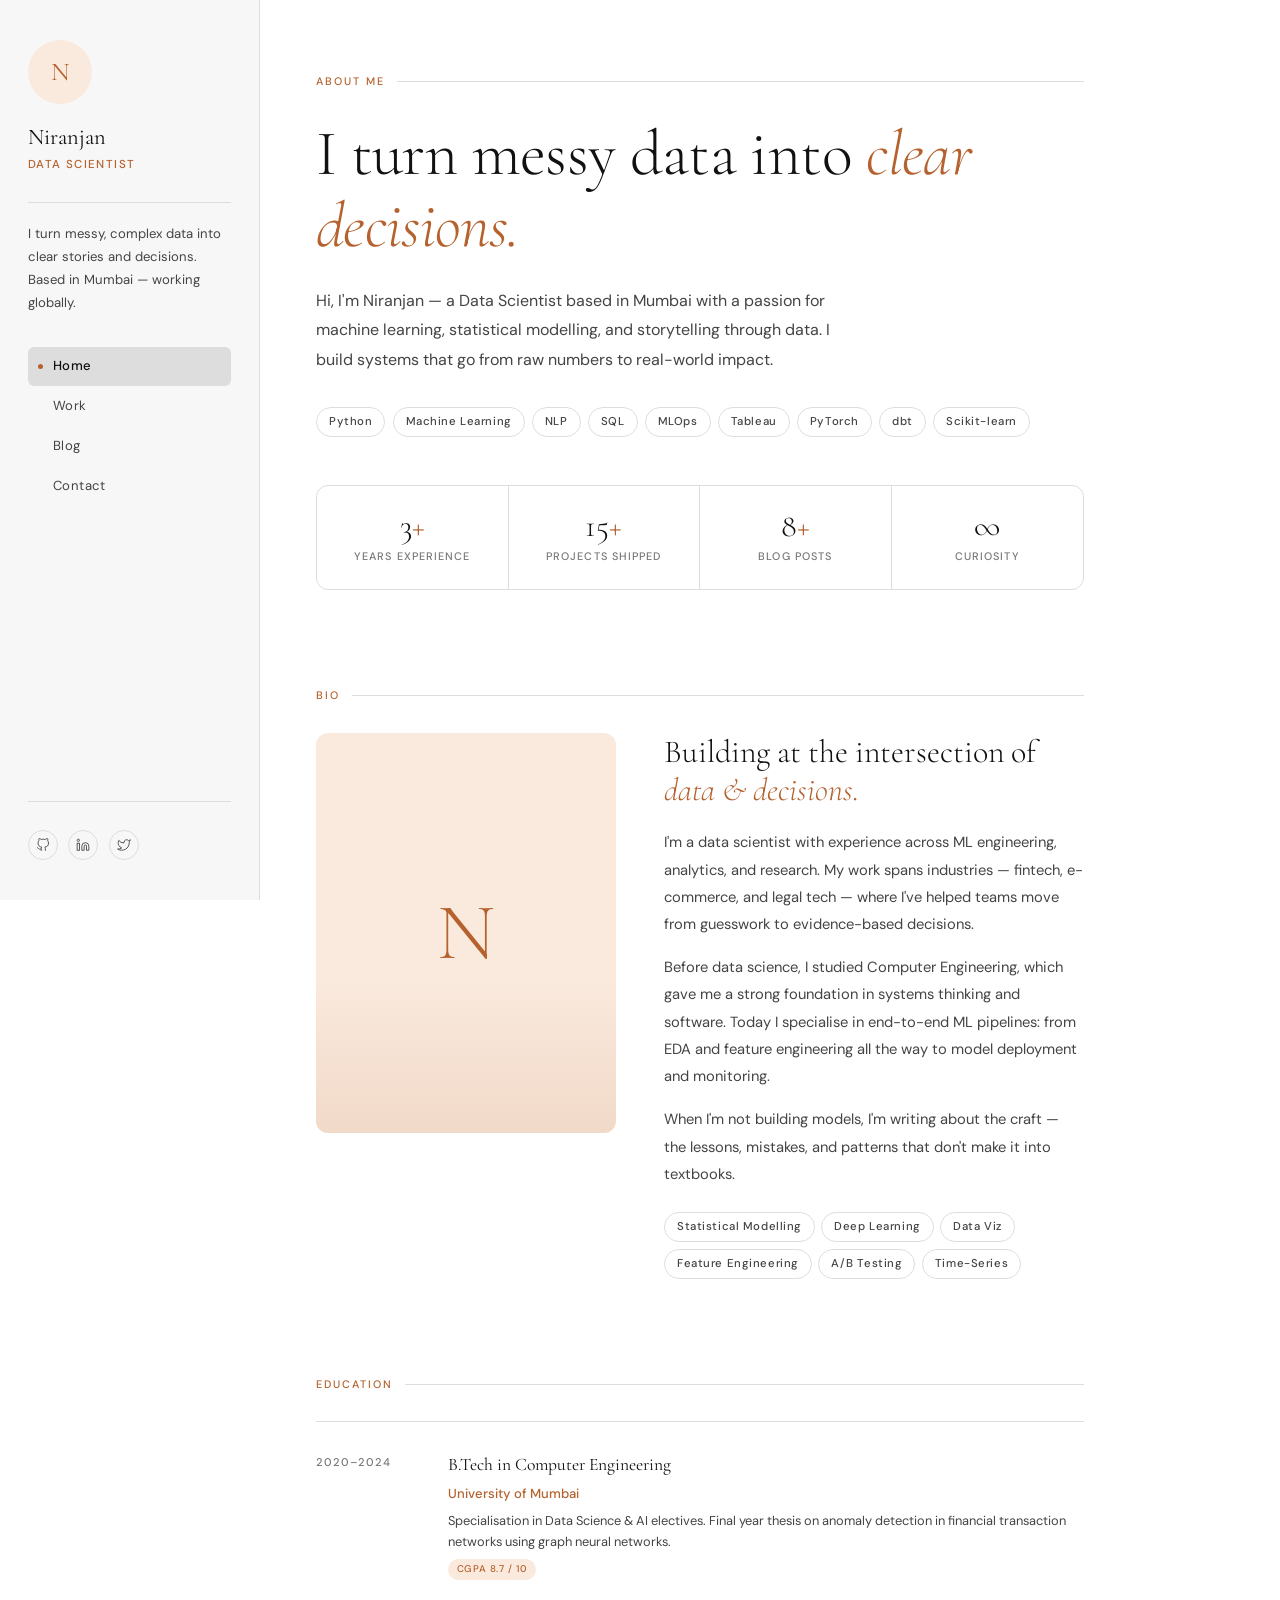
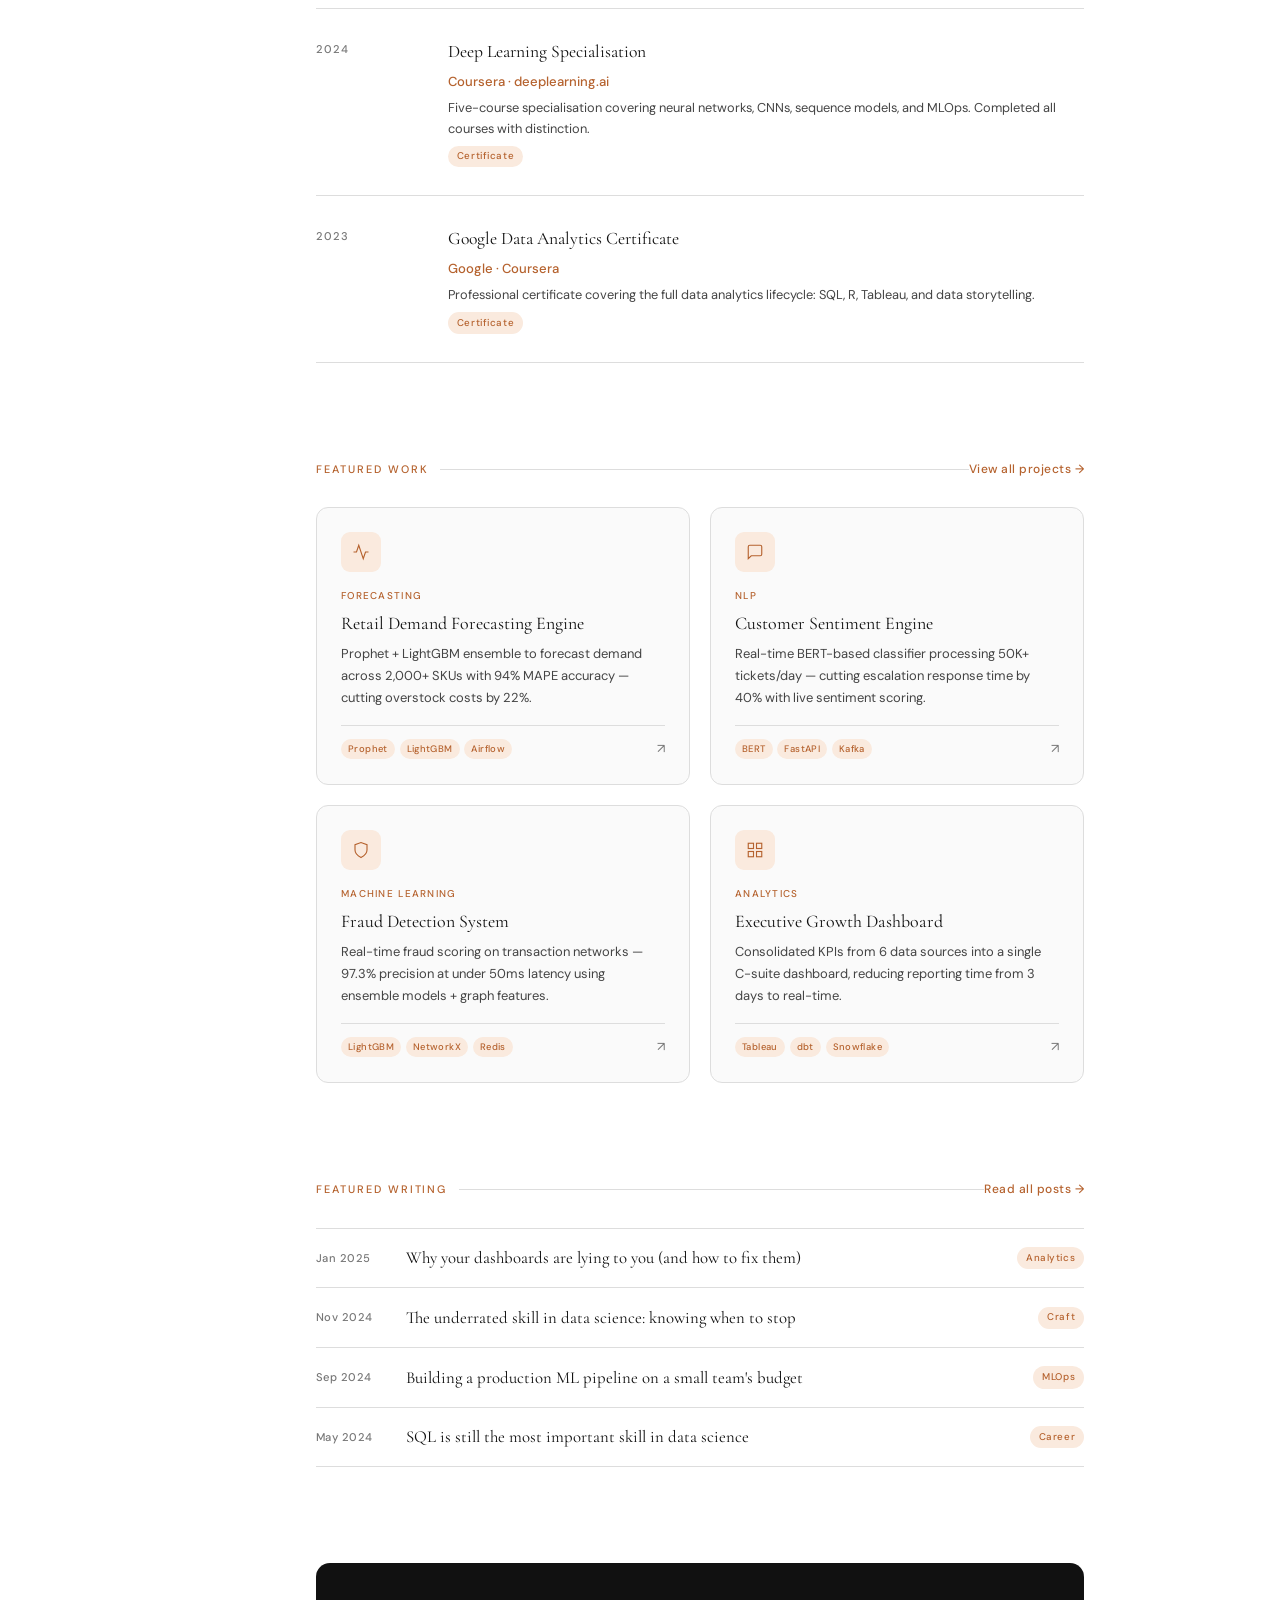
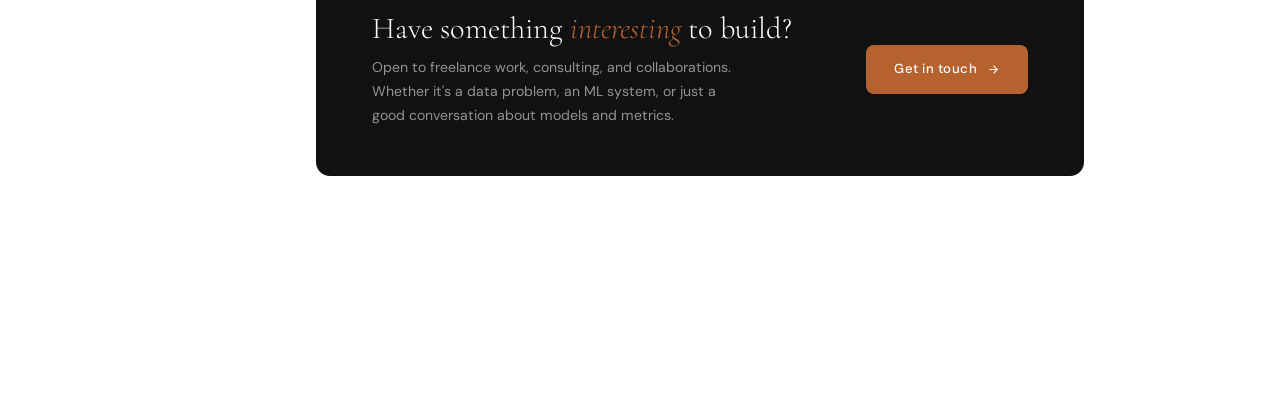
==== commit 370742fc: "Add files via upload" ====
--- a/index.html
+++ b/index.html
@@ -4,451 +4,567 @@
 <meta charset="UTF-8" />
 <meta name="viewport" content="width=device-width, initial-scale=1.0" />
 <title>Niranjan — Data Scientist</title>
-<meta name="description" content="Data Scientist passionate about ML, NLP, and turning complex data into clear decisions." />
 <link rel="preconnect" href="https://fonts.googleapis.com" />
 <link rel="preconnect" href="https://fonts.gstatic.com" crossorigin />
-<link href="https://fonts.googleapis.com/css2?family=Inter:wght@300;400;500;600;700&display=swap" rel="stylesheet" />
+<link href="https://fonts.googleapis.com/css2?family=Cormorant+Garamond:ital,wght@0,300;0,400;0,500;1,300;1,400&family=DM+Sans:wght@300;400;500&display=swap" rel="stylesheet" />
+<link rel="stylesheet" href="style.css" />
 <style>
-*, *::before, *::after { box-sizing: border-box; margin: 0; padding: 0; }
-
-:root {
-  --bg: #ffffff;
-  --fg: #09090b;
-  --muted: #71717a;
-  --muted-bg: #f4f4f5;
-  --border: #e4e4e7;
-  --card: #ffffff;
-  --badge-bg: #f4f4f5;
-  --badge-fg: #3f3f46;
-  --blue: #3b82f6;
-  --sans: 'Inter', system-ui, sans-serif;
-}
-
-.dark {
-  --bg: #09090b;
-  --fg: #fafafa;
-  --muted: #a1a1aa;
-  --muted-bg: #27272a;
-  --border: #27272a;
-  --card: #09090b;
-  --badge-bg: #27272a;
-  --badge-fg: #d4d4d8;
-  --blue: #60a5fa;
-}
-
-html { scroll-behavior: smooth; }
-
-body {
-  background: var(--bg);
-  color: var(--fg);
-  font-family: var(--sans);
-  font-size: 14px;
-  line-height: 1.6;
-  min-height: 100vh;
-  transition: background 0.2s, color 0.2s;
-  -webkit-font-smoothing: antialiased;
-}
-
-.container {
-  max-width: 672px;
-  margin: 0 auto;
-  padding: 3rem 1.5rem 8rem;
-}
-
-main { display: flex; flex-direction: column; gap: 2.5rem; }
-
-section { display: flex; flex-direction: column; gap: 0.75rem; }
-
-h2 { font-size: 1.25rem; font-weight: 700; color: var(--fg); }
-
-/* Hero */
-.hero-row { display: flex; justify-content: space-between; align-items: flex-start; gap: 1rem; }
-.hero-text { flex: 1; }
-.hero-name { font-size: 2rem; font-weight: 700; letter-spacing: -0.03em; color: var(--fg); margin-bottom: 0.5rem; line-height: 1.1; }
-@media (min-width: 640px) { .hero-name { font-size: 3rem; } }
-.hero-desc { font-size: 0.9rem; color: var(--muted); line-height: 1.7; max-width: 480px; }
-.hero-desc a { color: var(--blue); text-decoration: none; }
-.hero-desc a:hover { text-decoration: underline; }
-
-.avatar {
-  width: 7rem; height: 7rem; border-radius: 50%;
-  border: 1px solid var(--border); background: var(--muted-bg);
-  display: flex; align-items: center; justify-content: center;
-  font-size: 2.5rem; font-weight: 700; color: var(--muted); flex-shrink: 0;
-}
-
-/* About */
-.prose { font-size: 0.875rem; color: var(--muted); line-height: 1.75; }
-.prose a { color: var(--blue); text-decoration: none; }
-
-/* Timeline */
-.timeline { display: flex; flex-direction: column; gap: 0.25rem; }
-.timeline-item {
-  display: flex; align-items: center; gap: 1rem; padding: 0.65rem 0.75rem;
-  border-radius: 8px; text-decoration: none; color: inherit; transition: background 0.15s;
-}
-.timeline-item:hover { background: var(--muted-bg); }
-.timeline-logo {
-  width: 3rem; height: 3rem; border-radius: 50%; border: 1px solid var(--border);
-  background: var(--muted-bg); display: flex; align-items: center; justify-content: center;
-  font-size: 1.2rem; flex-shrink: 0; overflow: hidden;
-}
-.timeline-body { flex: 1; min-width: 0; }
-.timeline-org { font-size: 0.8rem; font-weight: 600; color: var(--fg); }
-.timeline-role { font-size: 0.72rem; color: var(--muted); }
-.timeline-sub { font-size: 0.7rem; color: var(--muted); }
-.timeline-date { font-size: 0.7rem; color: var(--muted); white-space: nowrap; flex-shrink: 0; font-variant-numeric: tabular-nums; }
-
-/* Skills */
-.skills-wrap { display: flex; flex-wrap: wrap; gap: 0.4rem; }
-.skill-badge {
-  display: inline-flex; align-items: center; border-radius: 999px;
-  background: var(--fg); color: var(--bg); font-size: 0.72rem; font-weight: 600;
-  padding: 0.22rem 0.75rem; transition: opacity 0.15s; cursor: default;
-}
-.skill-badge:hover { opacity: 0.75; }
-
-/* Projects */
-.section-intro { text-align: center; display: flex; flex-direction: column; align-items: center; gap: 0.5rem; }
-.section-pill { display: inline-block; background: var(--fg); color: var(--bg); font-size: 0.75rem; font-weight: 500; padding: 0.2rem 0.75rem; border-radius: 6px; }
-.section-title-lg { font-size: 1.75rem; font-weight: 700; letter-spacing: -0.02em; color: var(--fg); }
-@media (min-width: 640px) { .section-title-lg { font-size: 2.2rem; } }
-
-.projects-grid { display: grid; grid-template-columns: 1fr 1fr; gap: 0.75rem; }
-@media (max-width: 520px) { .projects-grid { grid-template-columns: 1fr; } }
-
-.project-card {
-  border: 1px solid var(--border); border-radius: 8px; overflow: hidden;
-  text-decoration: none; color: inherit; display: flex; flex-direction: column;
-  transition: box-shadow 0.2s; background: var(--card);
-}
-.project-card:hover { box-shadow: 0 4px 20px rgba(0,0,0,0.08); }
-.dark .project-card:hover { box-shadow: 0 4px 20px rgba(0,0,0,0.5); }
-
-.project-thumb {
-  height: 9rem; width: 100%; background: var(--muted-bg);
-  display: flex; align-items: center; justify-content: center; font-size: 2.5rem; flex-shrink: 0;
-}
-.project-body { padding: 0.6rem 0.75rem 0.75rem; flex: 1; display: flex; flex-direction: column; gap: 0.3rem; }
-.project-title { font-size: 0.88rem; font-weight: 500; color: var(--fg); line-height: 1.35; }
-.project-date { font-size: 0.68rem; color: var(--muted); }
-.project-desc { font-size: 0.75rem; color: var(--muted); line-height: 1.6; flex: 1; }
-.project-tags { display: flex; flex-wrap: wrap; gap: 0.3rem; margin-top: 0.3rem; }
-.tag-sm { font-size: 0.63rem; font-weight: 600; background: var(--badge-bg); color: var(--badge-fg); padding: 0.1rem 0.45rem; border-radius: 4px; }
-
-/* Blog / Publications */
-.pub-wrap { position: relative; }
-.pub-list { border-left: 1px solid var(--border); margin-left: 1.75rem; display: flex; flex-direction: column; }
-.pub-item { position: relative; padding: 0.9rem 0 0.9rem 1.5rem; border-bottom: 1px dashed var(--border); display: flex; flex-direction: column; gap: 0.2rem; }
-.pub-item:last-child { border-bottom: none; }
-.pub-dot {
-  position: absolute; left: -1.85rem; top: 1.1rem;
-  width: 0.6rem; height: 0.6rem; border-radius: 50%;
-  background: var(--border); border: 2px solid var(--bg);
-}
-.pub-year { font-size: 0.68rem; color: var(--muted); }
-.pub-title { font-size: 0.85rem; font-weight: 600; color: var(--fg); line-height: 1.4; }
-.pub-meta { font-size: 0.75rem; color: var(--muted); }
-
-/* Contact */
-.contact-wrap { text-align: center; padding: 2.5rem 0.5rem; display: flex; flex-direction: column; align-items: center; gap: 1rem; }
-.contact-wrap p { font-size: 1rem; color: var(--muted); max-width: 480px; line-height: 1.75; }
-.contact-wrap a { color: var(--blue); text-decoration: none; }
-.contact-wrap a:hover { text-decoration: underline; }
-
-/* Floating Dock */
-.dock {
-  position: fixed; bottom: 1.75rem; left: 50%; transform: translateX(-50%);
-  z-index: 100; display: flex; align-items: center; gap: 0.25rem;
-  padding: 0.3rem 0.5rem; border-radius: 999px;
-  background: var(--bg); border: 1px solid var(--border);
-  box-shadow: 0 0 0 1px rgba(0,0,0,.03), 0 2px 4px rgba(0,0,0,.05), 0 8px 24px rgba(0,0,0,.07);
-  backdrop-filter: blur(12px);
-  -webkit-backdrop-filter: blur(12px);
-}
-.dark .dock { box-shadow: 0 0 0 1px rgba(255,255,255,.05), 0 -20px 80px -20px rgba(255,255,255,.08) inset; }
-
-.dock-btn {
-  width: 2.25rem; height: 2.25rem; border-radius: 50%;
-  display: flex; align-items: center; justify-content: center;
-  border: none; background: transparent; color: var(--fg);
-  cursor: pointer; text-decoration: none; transition: background 0.15s;
-  position: relative;
-}
-.dock-btn:hover { background: var(--muted-bg); }
-.dock-btn svg { width: 1.05rem; height: 1.05rem; }
-
-.dock-sep { width: 1px; height: 1.5rem; background: var(--border); flex-shrink: 0; margin: 0 0.15rem; }
-
-.dock-btn::after {
-  content: attr(data-tip);
-  position: absolute; bottom: calc(100% + 8px); left: 50%; transform: translateX(-50%);
-  background: var(--fg); color: var(--bg); font-size: 0.62rem; font-weight: 500;
-  padding: 0.18rem 0.45rem; border-radius: 4px; white-space: nowrap;
-  opacity: 0; pointer-events: none; transition: opacity 0.15s; font-family: var(--sans);
-}
-.dock-btn:hover::after { opacity: 1; }
-
-/* Fade up */
-.fade-up { opacity: 0; transform: translateY(14px); animation: fadeUp 0.5s ease forwards; }
-@keyframes fadeUp { to { opacity: 1; transform: translateY(0); } }
-section:nth-child(1) .fade-up { animation-delay: 0.05s; }
-section:nth-child(2) .fade-up { animation-delay: 0.1s; }
-section:nth-child(3) .fade-up { animation-delay: 0.15s; }
-section:nth-child(4) .fade-up { animation-delay: 0.2s; }
-section:nth-child(5) .fade-up { animation-delay: 0.25s; }
-section:nth-child(6) .fade-up { animation-delay: 0.3s; }
-section:nth-child(7) .fade-up { animation-delay: 0.35s; }
-section:nth-child(8) .fade-up { animation-delay: 0.4s; }
+  /* ── Stats Row ── */
+  .stats-row {
+    display: grid;
+    grid-template-columns: repeat(4, 1fr);
+    gap: 0;
+    border: 1px solid var(--border);
+    border-radius: 12px;
+    overflow: hidden;
+    margin-top: 3rem;
+  }
+  .stat-cell {
+    padding: 1.5rem 1.25rem;
+    border-right: 1px solid var(--border);
+    text-align: center;
+  }
+  .stat-cell:last-child { border-right: none; }
+  .stat-number {
+    font-family: var(--serif);
+    font-size: 2rem;
+    font-weight: 300;
+    color: var(--ink);
+    line-height: 1;
+    margin-bottom: 0.3rem;
+  }
+  .stat-number em { font-style: italic; color: var(--accent); }
+  .stat-label {
+    font-size: 0.68rem;
+    font-weight: 500;
+    letter-spacing: 0.1em;
+    text-transform: uppercase;
+    color: var(--ink-faint);
+  }
+
+  /* ── About Block ── */
+  .about-grid {
+    display: grid;
+    grid-template-columns: 1fr 1.4fr;
+    gap: 3rem;
+    align-items: start;
+  }
+  .about-portrait {
+    aspect-ratio: 3/4;
+    background: var(--accent-light);
+    border-radius: 12px;
+    display: flex;
+    align-items: center;
+    justify-content: center;
+    font-family: var(--serif);
+    font-size: 5rem;
+    color: var(--accent);
+    font-weight: 300;
+    position: relative;
+    overflow: hidden;
+  }
+  .about-portrait::after {
+    content: '';
+    position: absolute;
+    bottom: 0; left: 0; right: 0;
+    height: 40%;
+    background: linear-gradient(to top, rgba(181,98,46,0.12), transparent);
+  }
+  .about-text h2 {
+    font-family: var(--serif);
+    font-size: 2rem;
+    font-weight: 300;
+    line-height: 1.2;
+    margin-bottom: 1.25rem;
+    color: var(--ink);
+  }
+  .about-text h2 em { font-style: italic; color: var(--accent); }
+  .about-text p {
+    font-size: 0.92rem;
+    color: var(--ink-muted);
+    line-height: 1.85;
+    margin-bottom: 1rem;
+  }
+  .about-text p:last-of-type { margin-bottom: 1.5rem; }
+  .skills-list {
+    display: flex;
+    flex-wrap: wrap;
+    gap: 0.4rem;
+    margin-top: 1.5rem;
+  }
+
+  /* ── Education Timeline ── */
+  .edu-timeline {
+    display: flex;
+    flex-direction: column;
+    gap: 0;
+  }
+  .edu-item {
+    display: grid;
+    grid-template-columns: 100px 1fr;
+    gap: 2rem;
+    padding: 1.75rem 0;
+    border-bottom: 1px solid var(--border);
+    position: relative;
+  }
+  .edu-item:first-child { border-top: 1px solid var(--border); }
+  .edu-year {
+    font-size: 0.7rem;
+    font-weight: 500;
+    letter-spacing: 0.08em;
+    color: var(--ink-faint);
+    text-transform: uppercase;
+    padding-top: 0.15rem;
+  }
+  .edu-degree {
+    font-family: var(--serif);
+    font-size: 1.1rem;
+    font-weight: 400;
+    color: var(--ink);
+    margin-bottom: 0.2rem;
+  }
+  .edu-school {
+    font-size: 0.82rem;
+    color: var(--accent);
+    font-weight: 500;
+    margin-bottom: 0.35rem;
+  }
+  .edu-detail {
+    font-size: 0.8rem;
+    color: var(--ink-muted);
+    line-height: 1.6;
+  }
+  .edu-badge {
+    display: inline-block;
+    font-size: 0.61rem;
+    font-weight: 500;
+    letter-spacing: 0.06em;
+    padding: 0.16rem 0.55rem;
+    background: var(--accent-light);
+    color: var(--accent);
+    border-radius: 999px;
+    margin-top: 0.4rem;
+  }
+
+  /* ── Featured Projects Grid ── */
+  .feat-grid {
+    display: grid;
+    grid-template-columns: 1fr 1fr;
+    gap: 1.25rem;
+  }
+  .feat-card {
+    border: 1px solid var(--border);
+    border-radius: 12px;
+    padding: 1.5rem;
+    background: #fafafa;
+    text-decoration: none;
+    color: inherit;
+    display: flex;
+    flex-direction: column;
+    transition: border-color 0.25s, transform 0.25s, box-shadow 0.25s;
+    position: relative;
+    overflow: hidden;
+  }
+  .feat-card::before {
+    content: '';
+    position: absolute;
+    top: 0; left: 0; right: 0;
+    height: 2px;
+    background: var(--accent);
+    transform: scaleX(0);
+    transform-origin: left;
+    transition: transform 0.3s ease;
+  }
+  .feat-card:hover { border-color: #ccc; transform: translateY(-3px); box-shadow: 0 6px 24px rgba(0,0,0,0.07); }
+  .feat-card:hover::before { transform: scaleX(1); }
+  .feat-card-icon {
+    width: 40px; height: 40px;
+    border-radius: 9px;
+    background: var(--accent-light);
+    display: flex; align-items: center; justify-content: center;
+    margin-bottom: 1rem;
+    color: var(--accent);
+    flex-shrink: 0;
+  }
+  .feat-card-eyebrow {
+    font-size: 0.62rem;
+    font-weight: 500;
+    letter-spacing: 0.13em;
+    text-transform: uppercase;
+    color: var(--accent);
+    margin-bottom: 0.4rem;
+  }
+  .feat-card-title {
+    font-family: var(--serif);
+    font-size: 1.12rem;
+    font-weight: 400;
+    line-height: 1.3;
+    color: var(--ink);
+    margin-bottom: 0.5rem;
+  }
+  .feat-card-desc {
+    font-size: 0.81rem;
+    color: var(--ink-muted);
+    line-height: 1.7;
+    flex: 1;
+    margin-bottom: 1rem;
+  }
+  .feat-card-footer {
+    display: flex;
+    align-items: center;
+    justify-content: space-between;
+    padding-top: 0.75rem;
+    border-top: 1px solid var(--border);
+  }
+  .feat-card-tags { display: flex; flex-wrap: wrap; gap: 0.3rem; }
+  .feat-card-tag {
+    font-size: 0.59rem;
+    font-weight: 500;
+    letter-spacing: 0.04em;
+    padding: 0.14rem 0.44rem;
+    background: var(--accent-light);
+    color: var(--accent);
+    border-radius: 999px;
+  }
+  .feat-card-arrow {
+    font-size: 0.82rem;
+    color: var(--ink-faint);
+    transition: color 0.2s, transform 0.2s;
+  }
+  .feat-card:hover .feat-card-arrow { color: var(--accent); transform: translate(2px,-2px); }
+
+  /* ── Blog Strip ── */
+  .blog-strip { display: flex; flex-direction: column; }
+  .blog-strip-item {
+    display: grid;
+    grid-template-columns: 70px 1fr auto;
+    align-items: center;
+    gap: 1.25rem;
+    padding: 1.1rem 0;
+    border-bottom: 1px solid var(--border);
+    text-decoration: none;
+    color: inherit;
+    transition: padding-left 0.2s;
+  }
+  .blog-strip-item:first-child { border-top: 1px solid var(--border); }
+  .blog-strip-item:hover { padding-left: 0.5rem; }
+  .blog-strip-date {
+    font-size: 0.7rem;
+    color: var(--ink-faint);
+    font-weight: 500;
+    letter-spacing: 0.04em;
+  }
+  .blog-strip-title {
+    font-family: var(--serif);
+    font-size: 1.05rem;
+    font-weight: 400;
+    color: var(--ink);
+    line-height: 1.4;
+  }
+  .blog-strip-tag {
+    font-size: 0.61rem;
+    font-weight: 500;
+    letter-spacing: 0.06em;
+    padding: 0.18rem 0.55rem;
+    background: var(--accent-light);
+    color: var(--accent);
+    border-radius: 999px;
+    white-space: nowrap;
+  }
+  .blog-strip-item:hover .blog-strip-title { color: var(--accent); }
+
+  /* ── Contact CTA ── */
+  .contact-cta {
+    background: var(--ink);
+    border-radius: 14px;
+    padding: 3rem 3.5rem;
+    display: flex;
+    align-items: center;
+    justify-content: space-between;
+    gap: 2rem;
+  }
+  .cta-text h2 {
+    font-family: var(--serif);
+    font-size: 1.9rem;
+    font-weight: 300;
+    line-height: 1.2;
+    color: #fff;
+    margin-bottom: 0.5rem;
+  }
+  .cta-text h2 em { font-style: italic; color: var(--accent); }
+  .cta-text p {
+    font-size: 0.88rem;
+    color: rgba(255,255,255,0.55);
+    line-height: 1.7;
+    max-width: 360px;
+  }
+  .cta-btn {
+    display: inline-flex;
+    align-items: center;
+    gap: 0.6rem;
+    background: var(--accent);
+    color: #fff;
+    font-size: 0.82rem;
+    font-weight: 500;
+    letter-spacing: 0.04em;
+    padding: 0.85rem 1.75rem;
+    border-radius: 8px;
+    text-decoration: none;
+    white-space: nowrap;
+    transition: opacity 0.2s, transform 0.2s;
+    flex-shrink: 0;
+  }
+  .cta-btn:hover { opacity: 0.88; transform: translateY(-2px); }
+
+  @media (max-width: 820px) {
+    .about-grid { grid-template-columns: 1fr; }
+    .about-portrait { aspect-ratio: 16/7; }
+    .feat-grid { grid-template-columns: 1fr; }
+    .stats-row { grid-template-columns: 1fr 1fr; }
+    .stats-row .stat-cell:nth-child(2) { border-right: none; }
+    .stats-row .stat-cell:nth-child(3) { border-top: 1px solid var(--border); }
+    .contact-cta { flex-direction: column; text-align: center; padding: 2rem; }
+    .cta-text p { max-width: 100%; }
+    .edu-item { grid-template-columns: 1fr; gap: 0.25rem; }
+    .blog-strip-item { grid-template-columns: 60px 1fr; }
+    .blog-strip-tag { display: none; }
+  }
 </style>
 </head>
 <body>
 
-<div class="container">
-<main>
-
-  <!-- Hero -->
-  <section id="hero">
-    <div class="hero-row fade-up">
-      <div class="hero-text">
-        <div class="hero-name">Hi, I'm Niranjan 👋</div>
-        <p class="hero-desc">
-          Data Scientist building ML solutions that scale. I use machine learning, NLP, and data engineering to turn messy, complex data into decisions that actually matter.
-        </p>
-      </div>
-      <div class="avatar">N</div>
+<aside class="sidebar" id="sidebar"></aside>
+
+<main class="main">
+
+  <!-- ── Hero ── -->
+  <section>
+    <div class="section-label">About me</div>
+    <h1 class="hero-heading">I turn messy data into <em>clear decisions.</em></h1>
+    <p class="hero-body">Hi, I'm Niranjan — a Data Scientist based in Mumbai with a passion for machine learning, statistical modelling, and storytelling through data. I build systems that go from raw numbers to real-world impact.</p>
+    <div class="hero-tags">
+      <span class="tag">Python</span>
+      <span class="tag">Machine Learning</span>
+      <span class="tag">NLP</span>
+      <span class="tag">SQL</span>
+      <span class="tag">MLOps</span>
+      <span class="tag">Tableau</span>
+      <span class="tag">PyTorch</span>
+      <span class="tag">dbt</span>
+      <span class="tag">Scikit-learn</span>
+    </div>
+
+    <div class="stats-row">
+      <div class="stat-cell">
+        <div class="stat-number">3<em>+</em></div>
+        <div class="stat-label">Years Experience</div>
+      </div>
+      <div class="stat-cell">
+        <div class="stat-number">15<em>+</em></div>
+        <div class="stat-label">Projects Shipped</div>
+      </div>
+      <div class="stat-cell">
+        <div class="stat-number">8<em>+</em></div>
+        <div class="stat-label">Blog Posts</div>
+      </div>
+      <div class="stat-cell">
+        <div class="stat-number">∞</div>
+        <div class="stat-label">Curiosity</div>
+      </div>
     </div>
   </section>
 
-  <!-- About -->
-  <section id="about">
-    <h2 class="fade-up">About</h2>
-    <div class="fade-up">
-      <p class="prose">
-        I'm a data scientist with a passion for finding signal in noise. I work across the full pipeline — from wrangling raw datasets and building predictive models to communicating findings that move the needle. My work spans fintech, retail, and NLP. I believe good data science is equal parts rigour and storytelling. Based in Mumbai, working globally.
-      </p>
+  <!-- ── About ── -->
+  <section>
+    <div class="section-label">Bio</div>
+    <div class="about-grid">
+      <div class="about-portrait">N</div>
+      <div class="about-text">
+        <h2>Building at the intersection of <em>data & decisions.</em></h2>
+        <p>I'm a data scientist with experience across ML engineering, analytics, and research. My work spans industries — fintech, e-commerce, and legal tech — where I've helped teams move from guesswork to evidence-based decisions.</p>
+        <p>Before data science, I studied Computer Engineering, which gave me a strong foundation in systems thinking and software. Today I specialise in end-to-end ML pipelines: from EDA and feature engineering all the way to model deployment and monitoring.</p>
+        <p>When I'm not building models, I'm writing about the craft — the lessons, mistakes, and patterns that don't make it into textbooks.</p>
+        <div class="skills-list">
+          <span class="tag">Statistical Modelling</span>
+          <span class="tag">Deep Learning</span>
+          <span class="tag">Data Viz</span>
+          <span class="tag">Feature Engineering</span>
+          <span class="tag">A/B Testing</span>
+          <span class="tag">Time-Series</span>
+        </div>
+      </div>
     </div>
   </section>
 
-  <!-- Work Experience -->
-  <section id="work">
-    <h2 class="fade-up">Work Experience</h2>
-    <div class="timeline fade-up">
-      <a class="timeline-item" href="#">
-        <div class="timeline-logo">🏢</div>
-        <div class="timeline-body">
-          <div class="timeline-org">Your Company Name</div>
-          <div class="timeline-role">Senior Data Scientist</div>
-        </div>
-        <div class="timeline-date">Jan 2024 – Present</div>
-      </a>
-      <a class="timeline-item" href="#">
-        <div class="timeline-logo">🏦</div>
-        <div class="timeline-body">
-          <div class="timeline-org">FinTech Startup</div>
-          <div class="timeline-role">Data Scientist</div>
-        </div>
-        <div class="timeline-date">Jun 2022 – Dec 2023</div>
-      </a>
-      <a class="timeline-item" href="#">
-        <div class="timeline-logo">📊</div>
-        <div class="timeline-body">
-          <div class="timeline-org">Data Insights Co.</div>
-          <div class="timeline-role">Junior Data Analyst</div>
-        </div>
-        <div class="timeline-date">Aug 2020 – May 2022</div>
-      </a>
+  <!-- ── Education ── -->
+  <section>
+    <div class="section-label">Education</div>
+    <div class="edu-timeline">
+
+      <div class="edu-item">
+        <div class="edu-year">2020–2024</div>
+        <div>
+          <div class="edu-degree">B.Tech in Computer Engineering</div>
+          <div class="edu-school">University of Mumbai</div>
+          <div class="edu-detail">Specialisation in Data Science & AI electives. Final year thesis on anomaly detection in financial transaction networks using graph neural networks.</div>
+          <span class="edu-badge">CGPA 8.7 / 10</span>
+        </div>
+      </div>
+
+      <div class="edu-item">
+        <div class="edu-year">2024</div>
+        <div>
+          <div class="edu-degree">Deep Learning Specialisation</div>
+          <div class="edu-school">Coursera · deeplearning.ai</div>
+          <div class="edu-detail">Five-course specialisation covering neural networks, CNNs, sequence models, and MLOps. Completed all courses with distinction.</div>
+          <span class="edu-badge">Certificate</span>
+        </div>
+      </div>
+
+      <div class="edu-item">
+        <div class="edu-year">2023</div>
+        <div>
+          <div class="edu-degree">Google Data Analytics Certificate</div>
+          <div class="edu-school">Google · Coursera</div>
+          <div class="edu-detail">Professional certificate covering the full data analytics lifecycle: SQL, R, Tableau, and data storytelling.</div>
+          <span class="edu-badge">Certificate</span>
+        </div>
+      </div>
+
     </div>
   </section>
 
-  <!-- Education -->
-  <section id="education">
-    <h2 class="fade-up">Education</h2>
-    <div class="timeline fade-up">
-      <a class="timeline-item" href="#">
-        <div class="timeline-logo">🎓</div>
-        <div class="timeline-body">
-          <div class="timeline-org">Your University</div>
-          <div class="timeline-role">B.Tech / M.Sc. — Your Degree</div>
-          <div class="timeline-sub">Your Department</div>
-        </div>
-        <div class="timeline-date">2016 – 2020</div>
-      </a>
+  <!-- ── Featured Projects ── -->
+  <section>
+    <div class="section-header">
+      <div class="section-label">Featured Work</div>
+      <a href="work.html" class="view-all">View all projects →</a>
+    </div>
+    <div class="feat-grid">
+
+      <a class="feat-card" href="https://github.com" target="_blank" rel="noopener">
+        <div class="feat-card-icon">
+          <svg width="18" height="18" viewBox="0 0 24 24" fill="none" stroke="currentColor" stroke-width="1.5"><polyline points="22 12 18 12 15 21 9 3 6 12 2 12"/></svg>
+        </div>
+        <div class="feat-card-eyebrow">Forecasting</div>
+        <div class="feat-card-title">Retail Demand Forecasting Engine</div>
+        <div class="feat-card-desc">Prophet + LightGBM ensemble to forecast demand across 2,000+ SKUs with 94% MAPE accuracy — cutting overstock costs by 22%.</div>
+        <div class="feat-card-footer">
+          <div class="feat-card-tags">
+            <span class="feat-card-tag">Prophet</span>
+            <span class="feat-card-tag">LightGBM</span>
+            <span class="feat-card-tag">Airflow</span>
+          </div>
+          <span class="feat-card-arrow">↗</span>
+        </div>
+      </a>
+
+      <a class="feat-card" href="https://github.com" target="_blank" rel="noopener">
+        <div class="feat-card-icon">
+          <svg width="18" height="18" viewBox="0 0 24 24" fill="none" stroke="currentColor" stroke-width="1.5"><path d="M21 15a2 2 0 0 1-2 2H7l-4 4V5a2 2 0 0 1 2-2h14a2 2 0 0 1 2 2z"/></svg>
+        </div>
+        <div class="feat-card-eyebrow">NLP</div>
+        <div class="feat-card-title">Customer Sentiment Engine</div>
+        <div class="feat-card-desc">Real-time BERT-based classifier processing 50K+ tickets/day — cutting escalation response time by 40% with live sentiment scoring.</div>
+        <div class="feat-card-footer">
+          <div class="feat-card-tags">
+            <span class="feat-card-tag">BERT</span>
+            <span class="feat-card-tag">FastAPI</span>
+            <span class="feat-card-tag">Kafka</span>
+          </div>
+          <span class="feat-card-arrow">↗</span>
+        </div>
+      </a>
+
+      <a class="feat-card" href="https://github.com" target="_blank" rel="noopener">
+        <div class="feat-card-icon">
+          <svg width="18" height="18" viewBox="0 0 24 24" fill="none" stroke="currentColor" stroke-width="1.5"><path d="M12 22s8-4 8-10V5l-8-3-8 3v7c0 6 8 10 8 10z"/></svg>
+        </div>
+        <div class="feat-card-eyebrow">Machine Learning</div>
+        <div class="feat-card-title">Fraud Detection System</div>
+        <div class="feat-card-desc">Real-time fraud scoring on transaction networks — 97.3% precision at under 50ms latency using ensemble models + graph features.</div>
+        <div class="feat-card-footer">
+          <div class="feat-card-tags">
+            <span class="feat-card-tag">LightGBM</span>
+            <span class="feat-card-tag">NetworkX</span>
+            <span class="feat-card-tag">Redis</span>
+          </div>
+          <span class="feat-card-arrow">↗</span>
+        </div>
+      </a>
+
+      <a class="feat-card" href="https://github.com" target="_blank" rel="noopener">
+        <div class="feat-card-icon">
+          <svg width="18" height="18" viewBox="0 0 24 24" fill="none" stroke="currentColor" stroke-width="1.5"><rect x="3" y="3" width="7" height="7"/><rect x="14" y="3" width="7" height="7"/><rect x="14" y="14" width="7" height="7"/><rect x="3" y="14" width="7" height="7"/></svg>
+        </div>
+        <div class="feat-card-eyebrow">Analytics</div>
+        <div class="feat-card-title">Executive Growth Dashboard</div>
+        <div class="feat-card-desc">Consolidated KPIs from 6 data sources into a single C-suite dashboard, reducing reporting time from 3 days to real-time.</div>
+        <div class="feat-card-footer">
+          <div class="feat-card-tags">
+            <span class="feat-card-tag">Tableau</span>
+            <span class="feat-card-tag">dbt</span>
+            <span class="feat-card-tag">Snowflake</span>
+          </div>
+          <span class="feat-card-arrow">↗</span>
+        </div>
+      </a>
+
     </div>
   </section>
 
-  <!-- Skills -->
-  <section id="skills">
-    <h2 class="fade-up">Skills</h2>
-    <div class="skills-wrap fade-up">
-      <span class="skill-badge">Python</span>
-      <span class="skill-badge">SQL</span>
-      <span class="skill-badge">Machine Learning</span>
-      <span class="skill-badge">Deep Learning</span>
-      <span class="skill-badge">NLP</span>
-      <span class="skill-badge">PyTorch</span>
-      <span class="skill-badge">Scikit-learn</span>
-      <span class="skill-badge">XGBoost</span>
-      <span class="skill-badge">Spark</span>
-      <span class="skill-badge">dbt</span>
-      <span class="skill-badge">Airflow</span>
-      <span class="skill-badge">MLflow</span>
-      <span class="skill-badge">Docker</span>
-      <span class="skill-badge">Tableau</span>
-      <span class="skill-badge">Statistics</span>
+  <!-- ── Featured Blog ── -->
+  <section>
+    <div class="section-header">
+      <div class="section-label">Featured Writing</div>
+      <a href="blog.html" class="view-all">Read all posts →</a>
+    </div>
+    <div class="blog-strip">
+
+      <a class="blog-strip-item" href="https://medium.com" target="_blank" rel="noopener">
+        <span class="blog-strip-date">Jan 2025</span>
+        <span class="blog-strip-title">Why your dashboards are lying to you (and how to fix them)</span>
+        <span class="blog-strip-tag">Analytics</span>
+      </a>
+
+      <a class="blog-strip-item" href="https://medium.com" target="_blank" rel="noopener">
+        <span class="blog-strip-date">Nov 2024</span>
+        <span class="blog-strip-title">The underrated skill in data science: knowing when to stop</span>
+        <span class="blog-strip-tag">Craft</span>
+      </a>
+
+      <a class="blog-strip-item" href="https://medium.com" target="_blank" rel="noopener">
+        <span class="blog-strip-date">Sep 2024</span>
+        <span class="blog-strip-title">Building a production ML pipeline on a small team's budget</span>
+        <span class="blog-strip-tag">MLOps</span>
+      </a>
+
+      <a class="blog-strip-item" href="https://medium.com" target="_blank" rel="noopener">
+        <span class="blog-strip-date">May 2024</span>
+        <span class="blog-strip-title">SQL is still the most important skill in data science</span>
+        <span class="blog-strip-tag">Career</span>
+      </a>
+
     </div>
   </section>
 
-  <!-- Projects -->
-  <section id="projects">
-    <div class="section-intro fade-up">
-      <div class="section-pill">Projects</div>
-      <div class="section-title-lg">Check out my latest work</div>
-    </div>
-    <div class="projects-grid fade-up">
-      <a class="project-card" href="#">
-        <div class="project-thumb">📈</div>
-        <div class="project-body">
-          <div class="project-title">Demand Prediction at Scale</div>
-          <time class="project-date">Jan 2024 – Mar 2024</time>
-          <div class="project-desc">End-to-end forecasting pipeline reducing inventory waste by 23% across 400+ SKUs using gradient boosting on time-series data.</div>
-          <div class="project-tags">
-            <span class="tag-sm">XGBoost</span><span class="tag-sm">Airflow</span><span class="tag-sm">BigQuery</span>
-          </div>
-        </div>
-      </a>
-      <a class="project-card" href="#">
-        <div class="project-thumb">🤖</div>
-        <div class="project-body">
-          <div class="project-title">Customer Sentiment Engine</div>
-          <time class="project-date">Aug 2023 – Nov 2023</time>
-          <div class="project-desc">Real-time classifier processing 50K+ support tickets/day, cutting escalation response time by 40%.</div>
-          <div class="project-tags">
-            <span class="tag-sm">BERT</span><span class="tag-sm">FastAPI</span><span class="tag-sm">Kafka</span>
-          </div>
-        </div>
-      </a>
-      <a class="project-card" href="#">
-        <div class="project-thumb">📊</div>
-        <div class="project-body">
-          <div class="project-title">Churn Propensity Model</div>
-          <time class="project-date">Mar 2023 – Jun 2023</time>
-          <div class="project-desc">Churn prediction with SHAP explanations enabling targeted retention — improved retention rate by 18%.</div>
-          <div class="project-tags">
-            <span class="tag-sm">Scikit-learn</span><span class="tag-sm">SHAP</span><span class="tag-sm">MLflow</span>
-          </div>
-        </div>
-      </a>
-      <a class="project-card" href="#">
-        <div class="project-thumb">🌐</div>
-        <div class="project-body">
-          <div class="project-title">Multilingual Doc Classifier</div>
-          <time class="project-date">Oct 2022 – Jan 2023</time>
-          <div class="project-desc">Zero-shot classification across 12 languages using cross-lingual transformers for a legal tech startup.</div>
-          <div class="project-tags">
-            <span class="tag-sm">mBERT</span><span class="tag-sm">HuggingFace</span><span class="tag-sm">Docker</span>
-          </div>
-        </div>
+  <!-- ── Contact CTA ── -->
+  <section>
+    <div class="contact-cta">
+      <div class="cta-text">
+        <h2>Have something <em>interesting</em> to build?</h2>
+        <p>Open to freelance work, consulting, and collaborations. Whether it's a data problem, an ML system, or just a good conversation about models and metrics.</p>
+      </div>
+      <a class="cta-btn" href="contact.html">
+        Get in touch
+        <svg width="13" height="13" viewBox="0 0 24 24" fill="none" stroke="currentColor" stroke-width="2"><line x1="5" y1="12" x2="19" y2="12"/><polyline points="12 5 19 12 12 19"/></svg>
       </a>
     </div>
   </section>
 
-  <!-- Blog -->
-  <section id="blog">
-    <div class="section-intro fade-up">
-      <div class="section-pill">Writing</div>
-      <div class="section-title-lg">Blog & Articles</div>
-    </div>
-    <div class="pub-wrap fade-up">
-      <div class="pub-list">
-        <div class="pub-item">
-          <div class="pub-dot"></div>
-          <div class="pub-year">Mar 2025</div>
-          <div class="pub-title">Why most dashboards fail — and how to fix them</div>
-          <div class="pub-meta">Personal Blog · 6 min read</div>
-        </div>
-        <div class="pub-item">
-          <div class="pub-dot"></div>
-          <div class="pub-year">Jan 2025</div>
-          <div class="pub-title">SHAP values explained without the math jargon</div>
-          <div class="pub-meta">Towards Data Science · 8 min read</div>
-        </div>
-        <div class="pub-item">
-          <div class="pub-dot"></div>
-          <div class="pub-year">Nov 2024</div>
-          <div class="pub-title">The underrated skill in data science: knowing when to stop</div>
-          <div class="pub-meta">Personal Blog · 5 min read</div>
-        </div>
-        <div class="pub-item">
-          <div class="pub-dot"></div>
-          <div class="pub-year">Sep 2024</div>
-          <div class="pub-title">Building a production ML pipeline on a small team's budget</div>
-          <div class="pub-meta">Medium · 10 min read</div>
-        </div>
-        <div class="pub-item">
-          <div class="pub-dot"></div>
-          <div class="pub-year">Jul 2024</div>
-          <div class="pub-title">Feature engineering tricks I wish I knew earlier</div>
-          <div class="pub-meta">Towards Data Science · 7 min read</div>
-        </div>
-      </div>
-    </div>
-  </section>
-
-  <!-- Contact -->
-  <section id="contact">
-    <div class="contact-wrap fade-up">
-      <div class="section-pill">Contact</div>
-      <div class="section-title-lg">Get in Touch</div>
-      <p>
-        Want to chat? Shoot me a DM on
-        <a href="#">Twitter / X</a> or
-        <a href="#">LinkedIn</a>
-        and I'll respond whenever I can. Or drop me an email at
-        <a href="/cdn-cgi/l/email-protection#3a5453485b54505b547a5f425b574a565f14595557"><span class="__cf_email__" data-cfemail="bcd2d5ceddd2d6ddd2fcd9c4ddd1ccd0d992dfd3d1">[email&#160;protected]</span></a>.
-      </p>
-    </div>
-  </section>
-
 </main>
-</div>
-
-<!-- Floating Dock -->
-<nav class="dock">
-  <a class="dock-btn" href="#hero" data-tip="Home">
-    <svg xmlns="http://www.w3.org/2000/svg" viewBox="0 0 24 24" fill="none" stroke="currentColor" stroke-width="1.5" stroke-linecap="round" stroke-linejoin="round"><path d="M15 21v-8a1 1 0 0 0-1-1h-4a1 1 0 0 0-1 1v8"/><path d="M3 10a2 2 0 0 1 .709-1.528l7-5.999a2 2 0 0 1 2.582 0l7 5.999A2 2 0 0 1 21 10v9a2 2 0 0 1-2 2H5a2 2 0 0 1-2-2z"/></svg>
-  </a>
-  <a class="dock-btn" href="#projects" data-tip="Projects">
-    <svg xmlns="http://www.w3.org/2000/svg" viewBox="0 0 24 24" fill="none" stroke="currentColor" stroke-width="1.5" stroke-linecap="round" stroke-linejoin="round"><polyline points="16 18 22 12 16 6"/><polyline points="8 6 2 12 8 18"/></svg>
-  </a>
-  <a class="dock-btn" href="#blog" data-tip="Blog">
-    <svg xmlns="http://www.w3.org/2000/svg" viewBox="0 0 24 24" fill="none" stroke="currentColor" stroke-width="1.5" stroke-linecap="round" stroke-linejoin="round"><path d="M2 6h4"/><path d="M2 10h4"/><path d="M2 14h4"/><path d="M2 18h4"/><rect width="16" height="20" x="4" y="2" rx="2"/><path d="M16 2v20"/></svg>
-  </a>
-  <div class="dock-sep"></div>
-  <a class="dock-btn" href="https://github.com" data-tip="GitHub" target="_blank">
-    <svg viewBox="0 0 24 24" fill="currentColor"><path d="M12 .297c-6.63 0-12 5.373-12 12 0 5.303 3.438 9.8 8.205 11.385.6.113.82-.258.82-.577 0-.285-.01-1.04-.015-2.04-3.338.724-4.042-1.61-4.042-1.61C4.422 18.07 3.633 17.7 3.633 17.7c-1.087-.744.084-.729.084-.729 1.205.084 1.838 1.236 1.838 1.236 1.07 1.835 2.809 1.305 3.495.998.108-.776.417-1.305.76-1.605-2.665-.3-5.466-1.332-5.466-5.93 0-1.31.465-2.38 1.235-3.22-.135-.303-.54-1.523.105-3.176 0 0 1.005-.322 3.3 1.23.96-.267 1.98-.399 3-.405 1.02.006 2.04.138 3 .405 2.28-1.552 3.285-1.23 3.285-1.23.645 1.653.24 2.873.12 3.176.765.84 1.23 1.91 1.23 3.22 0 4.61-2.805 5.625-5.475 5.92.42.36.81 1.096.81 2.22 0 1.606-.015 2.896-.015 3.286 0 .315.21.69.825.57C20.565 22.092 24 17.592 24 12.297c0-6.627-5.373-12-12-12"/></svg>
-  </a>
-  <a class="dock-btn" href="https://linkedin.com" data-tip="LinkedIn" target="_blank">
-    <svg viewBox="0 0 24 24" fill="currentColor"><path d="M20.447 20.452h-3.554v-5.569c0-1.328-.027-3.037-1.852-3.037-1.853 0-2.136 1.445-2.136 2.939v5.667H9.351V9h3.414v1.561h.046c.477-.9 1.637-1.85 3.37-1.85 3.601 0 4.267 2.37 4.267 5.455v6.286zM5.337 7.433c-1.144 0-2.063-.926-2.063-2.065 0-1.138.92-2.063 2.063-2.063 1.14 0 2.064.925 2.064 2.063 0 1.139-.925 2.065-2.064 2.065zm1.782 13.019H3.555V9h3.564v11.452zM22.225 0H1.771C.792 0 0 .774 0 1.729v20.542C0 23.227.792 24 1.771 24h20.451C23.2 24 24 23.227 24 22.271V1.729C24 .774 23.2 0 22.222 0h.003z"/></svg>
-  </a>
-  <a class="dock-btn" href="https://x.com" data-tip="Twitter / X" target="_blank">
-    <svg viewBox="0 0 24 24" fill="currentColor"><path d="M18.901 1.153h3.68l-8.04 9.19L24 22.846h-7.406l-5.8-7.584-6.638 7.584H.474l8.6-9.83L0 1.154h7.594l5.243 6.932ZM17.61 20.644h2.039L6.486 3.24H4.298Z"/></svg>
-  </a>
-  <div class="dock-sep"></div>
-  <button class="dock-btn" id="theme-toggle" data-tip="Toggle theme">
-    <svg id="sun-icon" xmlns="http://www.w3.org/2000/svg" viewBox="0 0 24 24" fill="none" stroke="currentColor" stroke-width="1.5" stroke-linecap="round" stroke-linejoin="round"><circle cx="12" cy="12" r="4"/><path d="M12 2v2M12 20v2m-7.07-14.07 1.41 1.41M17.66 17.66l1.41 1.41M2 12h2M20 12h2m-4.93-7.07-1.41 1.41M6.34 17.66l-1.41 1.41"/></svg>
-    <svg id="moon-icon" xmlns="http://www.w3.org/2000/svg" viewBox="0 0 24 24" fill="none" stroke="currentColor" stroke-width="1.5" stroke-linecap="round" stroke-linejoin="round" style="display:none"><path d="M12 3a6 6 0 0 0 9 9 9 9 0 1 1-9-9Z"/></svg>
-  </button>
-</nav>
-
-<script data-cfasync="false" src="/cdn-cgi/scripts/5c5dd728/cloudflare-static/email-decode.min.js"></script><script>
-  const root = document.documentElement;
-  const toggle = document.getElementById('theme-toggle');
-  const sun = document.getElementById('sun-icon');
-  const moon = document.getElementById('moon-icon');
-  const saved = localStorage.getItem('theme');
-  let dark = saved ? saved === 'dark' : window.matchMedia('(prefers-color-scheme: dark)').matches;
-
-  function applyTheme() {
-    root.classList.toggle('dark', dark);
-    sun.style.display = dark ? 'none+
+<script src="sidebar.js"></script>
+<script>renderSidebar('Home');</script>
+</body>
+</html>
--- a/style.css
+++ b/style.css
@@ -0,0 +1,477 @@
+*, *::before, *::after { box-sizing: border-box; margin: 0; padding: 0; }
+
+:root {
+  --bg: #ffffff;
+  --sidebar-bg: #f7f7f7;
+  --ink: #111111;
+  --ink-muted: #444444;
+  --ink-faint: #777777;
+  --accent: #b5622e;
+  --accent-light: #faeade;
+  --border: #dddddd;
+  --serif: 'Cormorant Garamond', Georgia, serif;
+  --sans: 'DM Sans', system-ui, sans-serif;
+  --sidebar-w: 260px;
+}
+
+html { scroll-behavior: smooth; }
+
+body {
+  background: var(--bg);
+  color: var(--ink);
+  font-family: var(--sans);
+  font-weight: 400;
+  line-height: 1.7;
+  min-height: 100vh;
+  display: flex;
+}
+
+/* ── Sidebar ── */
+.sidebar {
+  position: fixed;
+  top: 0; left: 0;
+  width: var(--sidebar-w);
+  height: 100vh;
+  background: var(--sidebar-bg);
+  border-right: 1px solid var(--border);
+  display: flex;
+  flex-direction: column;
+  padding: 2.5rem 1.75rem;
+  z-index: 10;
+  overflow-y: auto;
+}
+
+.sidebar-avatar {
+  width: 64px; height: 64px;
+  border-radius: 50%;
+  background: var(--accent-light);
+  display: flex; align-items: center; justify-content: center;
+  font-family: var(--serif);
+  font-size: 1.6rem;
+  font-weight: 400;
+  color: var(--accent);
+  margin-bottom: 1.25rem;
+  flex-shrink: 0;
+}
+
+.sidebar-name {
+  font-family: var(--serif);
+  font-size: 1.4rem;
+  font-weight: 400;
+  line-height: 1.2;
+  color: var(--ink);
+  margin-bottom: 0.25rem;
+}
+
+.sidebar-title {
+  font-size: 0.72rem;
+  font-weight: 500;
+  color: var(--accent);
+  text-transform: uppercase;
+  letter-spacing: 0.12em;
+  margin-bottom: 1.75rem;
+}
+
+.sidebar-bio {
+  font-size: 0.82rem;
+  color: var(--ink-muted);
+  line-height: 1.75;
+  margin-bottom: 2rem;
+  border-top: 1px solid var(--border);
+  padding-top: 1.25rem;
+}
+
+.sidebar-nav {
+  list-style: none;
+  display: flex;
+  flex-direction: column;
+  gap: 0.1rem;
+  margin-bottom: auto;
+}
+
+.sidebar-nav a {
+  display: flex;
+  align-items: center;
+  gap: 0.6rem;
+  font-size: 0.82rem;
+  font-weight: 400;
+  color: var(--ink-muted);
+  text-decoration: none;
+  padding: 0.5rem 0.65rem;
+  border-radius: 6px;
+  transition: color 0.2s, background 0.2s;
+  letter-spacing: 0.03em;
+}
+
+.sidebar-nav a:hover { color: var(--ink); background: var(--border); }
+.sidebar-nav a.active { color: var(--ink); background: var(--border); font-weight: 500; }
+
+.sidebar-nav a .nav-dot {
+  width: 5px; height: 5px;
+  border-radius: 50%;
+  background: var(--accent);
+  opacity: 0;
+  transition: opacity 0.2s;
+  flex-shrink: 0;
+}
+
+.sidebar-nav a:hover .nav-dot,
+.sidebar-nav a.active .nav-dot { opacity: 1; }
+
+.sidebar-social {
+  display: flex;
+  gap: 0.65rem;
+  padding-top: 1.75rem;
+  border-top: 1px solid var(--border);
+  margin-top: 1.75rem;
+}
+
+.sidebar-social a {
+  width: 30px; height: 30px;
+  border-radius: 50%;
+  border: 1px solid var(--border);
+  display: flex; align-items: center; justify-content: center;
+  color: var(--ink-muted);
+  text-decoration: none;
+  transition: border-color 0.2s, color 0.2s;
+}
+
+.sidebar-social a:hover { border-color: var(--accent); color: var(--accent); }
+
+/* ── Main ── */
+.main {
+  margin-left: var(--sidebar-w);
+  flex: 1;
+  max-width: 880px;
+  padding: 4.5rem 3.5rem 8rem;
+}
+
+/* ── Section ── */
+section {
+  margin-bottom: 6rem;
+  opacity: 0;
+  transform: translateY(16px);
+  animation: fadeUp 0.6s ease forwards;
+}
+
+section:nth-child(1) { animation-delay: 0.08s; }
+section:nth-child(2) { animation-delay: 0.18s; }
+section:nth-child(3) { animation-delay: 0.28s; }
+section:nth-child(4) { animation-delay: 0.38s; }
+
+@keyframes fadeUp {
+  to { opacity: 1; transform: translateY(0); }
+}
+
+.section-label {
+  font-size: 0.68rem;
+  font-weight: 500;
+  letter-spacing: 0.18em;
+  text-transform: uppercase;
+  color: var(--accent);
+  margin-bottom: 1.75rem;
+  display: flex;
+  align-items: center;
+  gap: 0.75rem;
+}
+
+.section-label::after {
+  content: '';
+  flex: 1;
+  height: 1px;
+  background: var(--border);
+}
+
+.section-header {
+  display: flex;
+  align-items: baseline;
+  justify-content: space-between;
+  margin-bottom: 1.75rem;
+}
+
+.section-header .section-label { margin-bottom: 0; flex: 1; }
+
+.view-all {
+  font-size: 0.75rem;
+  font-weight: 500;
+  color: var(--accent);
+  text-decoration: none;
+  letter-spacing: 0.04em;
+  white-space: nowrap;
+  transition: opacity 0.2s;
+}
+
+.view-all:hover { opacity: 0.7; }
+
+/* ── Hero ── */
+.hero-heading {
+  font-family: var(--serif);
+  font-size: clamp(2.6rem, 5vw, 4rem);
+  font-weight: 300;
+  line-height: 1.12;
+  color: var(--ink);
+  margin-bottom: 1.5rem;
+  letter-spacing: -0.01em;
+}
+
+.hero-heading em { font-style: italic; color: var(--accent); }
+
+.hero-body {
+  font-size: 1rem;
+  color: var(--ink-muted);
+  line-height: 1.85;
+  max-width: 520px;
+  margin-bottom: 2rem;
+}
+
+.hero-tags {
+  display: flex;
+  flex-wrap: wrap;
+  gap: 0.45rem;
+}
+
+.tag {
+  font-size: 0.71rem;
+  font-weight: 500;
+  letter-spacing: 0.05em;
+  padding: 0.28rem 0.75rem;
+  border: 1px solid var(--border);
+  border-radius: 999px;
+  color: var(--ink-muted);
+  background: transparent;
+  transition: border-color 0.2s, color 0.2s;
+}
+
+.tag:hover { border-color: var(--accent); color: var(--accent); }
+
+/* ── Work Cards ── */
+.work-grid {
+  display: grid;
+  grid-template-columns: 1fr 1fr;
+  gap: 1.25rem;
+}
+
+.work-card {
+  background: #fafafa;
+  border: 1px solid var(--border);
+  border-radius: 10px;
+  padding: 1.5rem;
+  text-decoration: none;
+  color: inherit;
+  display: block;
+  position: relative;
+  overflow: hidden;
+  transition: border-color 0.25s, transform 0.25s, box-shadow 0.25s;
+}
+
+.work-card::before {
+  content: '';
+  position: absolute;
+  top: 0; left: 0; right: 0;
+  height: 2px;
+  background: var(--accent);
+  transform: scaleX(0);
+  transform-origin: left;
+  transition: transform 0.3s ease;
+}
+
+.work-card:hover { border-color: #ccc; transform: translateY(-3px); box-shadow: 0 6px 24px rgba(0,0,0,0.07); }
+.work-card:hover::before { transform: scaleX(1); }
+
+.work-card-eyebrow {
+  font-size: 0.65rem;
+  font-weight: 500;
+  letter-spacing: 0.12em;
+  text-transform: uppercase;
+  color: var(--accent);
+  margin-bottom: 0.5rem;
+}
+
+.work-card-title {
+  font-family: var(--serif);
+  font-size: 1.15rem;
+  font-weight: 400;
+  line-height: 1.3;
+  color: var(--ink);
+  margin-bottom: 0.5rem;
+}
+
+.work-card-desc {
+  font-size: 0.82rem;
+  color: var(--ink-muted);
+  line-height: 1.7;
+  margin-bottom: 1rem;
+}
+
+.work-card-tags {
+  display: flex;
+  flex-wrap: wrap;
+  gap: 0.35rem;
+}
+
+.work-card-tag {
+  font-size: 0.63rem;
+  letter-spacing: 0.04em;
+  padding: 0.18rem 0.5rem;
+  background: var(--accent-light);
+  color: var(--accent);
+  border-radius: 999px;
+  font-weight: 500;
+}
+
+.work-card-links {
+  display: flex;
+  gap: 0.75rem;
+  margin-top: 1rem;
+  padding-top: 0.75rem;
+  border-top: 1px solid var(--border);
+}
+
+.work-card-link {
+  font-size: 0.72rem;
+  font-weight: 500;
+  color: var(--ink-muted);
+  text-decoration: none;
+  display: flex;
+  align-items: center;
+  gap: 0.3rem;
+  transition: color 0.2s;
+}
+
+.work-card-link:hover { color: var(--accent); }
+
+/* ── Blog List ── */
+.blog-list { display: flex; flex-direction: column; gap: 0; }
+
+.blog-item {
+  display: flex;
+  align-items: baseline;
+  gap: 1.25rem;
+  padding: 1.1rem 0;
+  border-bottom: 1px solid var(--border);
+  text-decoration: none;
+  color: inherit;
+  transition: padding-left 0.2s;
+}
+
+.blog-item:first-child { border-top: 1px solid var(--border); }
+.blog-item:hover { padding-left: 0.4rem; }
+
+.blog-date {
+  font-size: 0.71rem;
+  color: var(--ink-faint);
+  font-weight: 500;
+  letter-spacing: 0.04em;
+  white-space: nowrap;
+  min-width: 70px;
+}
+
+.blog-title {
+  font-family: var(--serif);
+  font-size: 1.05rem;
+  font-weight: 400;
+  color: var(--ink);
+  line-height: 1.4;
+  flex: 1;
+}
+
+.blog-tag {
+  font-size: 0.63rem;
+  font-weight: 500;
+  letter-spacing: 0.06em;
+  padding: 0.18rem 0.55rem;
+  background: var(--accent-light);
+  color: var(--accent);
+  border-radius: 999px;
+  white-space: nowrap;
+}
+
+.blog-arrow {
+  color: var(--ink-faint);
+  font-size: 0.85rem;
+  transition: color 0.2s, transform 0.2s;
+}
+
+.blog-item:hover .blog-arrow { color: var(--accent); transform: translateX(3px); }
+
+/* ── Page Hero (inner pages) ── */
+.page-hero {
+  margin-bottom: 3.5rem;
+}
+
+.page-hero h1 {
+  font-family: var(--serif);
+  font-size: clamp(2.2rem, 4vw, 3.2rem);
+  font-weight: 300;
+  line-height: 1.15;
+  color: var(--ink);
+  margin-bottom: 0.75rem;
+}
+
+.page-hero h1 em { font-style: italic; color: var(--accent); }
+
+.page-hero p {
+  font-size: 0.95rem;
+  color: var(--ink-muted);
+  max-width: 480px;
+  line-height: 1.8;
+}
+
+/* ── Contact ── */
+.contact-intro {
+  font-family: var(--serif);
+  font-size: 1.8rem;
+  font-weight: 300;
+  line-height: 1.25;
+  color: var(--ink);
+  margin-bottom: 1.25rem;
+}
+
+.contact-intro em { font-style: italic; color: var(--accent); }
+
+.contact-body {
+  font-size: 0.95rem;
+  color: var(--ink-muted);
+  line-height: 1.8;
+  max-width: 460px;
+  margin-bottom: 2rem;
+}
+
+.contact-link {
+  display: inline-flex;
+  align-items: center;
+  gap: 0.5rem;
+  font-size: 0.9rem;
+  font-weight: 500;
+  color: var(--ink);
+  text-decoration: none;
+  border-bottom: 1.5px solid var(--accent);
+  padding-bottom: 0.1rem;
+  transition: color 0.2s;
+}
+
+.contact-link:hover { color: var(--accent); }
+
+/* ── Responsive ── */
+@media (max-width: 820px) {
+  body { flex-direction: column; }
+  .sidebar {
+    position: relative;
+    width: 100%;
+    height: auto;
+    border-right: none;
+    border-bottom: 1px solid var(--border);
+    flex-direction: row;
+    flex-wrap: wrap;
+    align-items: center;
+    gap: 1rem;
+    padding: 1.25rem 1.5rem;
+  }
+  .sidebar-avatar { width: 44px; height: 44px; font-size: 1.1rem; margin-bottom: 0; }
+  .sidebar-bio { display: none; }
+  .sidebar-nav { flex-direction: row; flex-wrap: wrap; margin-bottom: 0; }
+  .sidebar-nav a { padding: 0.3rem 0.5rem; }
+  .sidebar-social { padding-top: 0; border-top: none; margin-top: 0; }
+  .main { margin-left: 0; padding: 2.5rem 1.25rem 5rem; }
+  .work-grid { grid-template-columns: 1fr; }
+}
